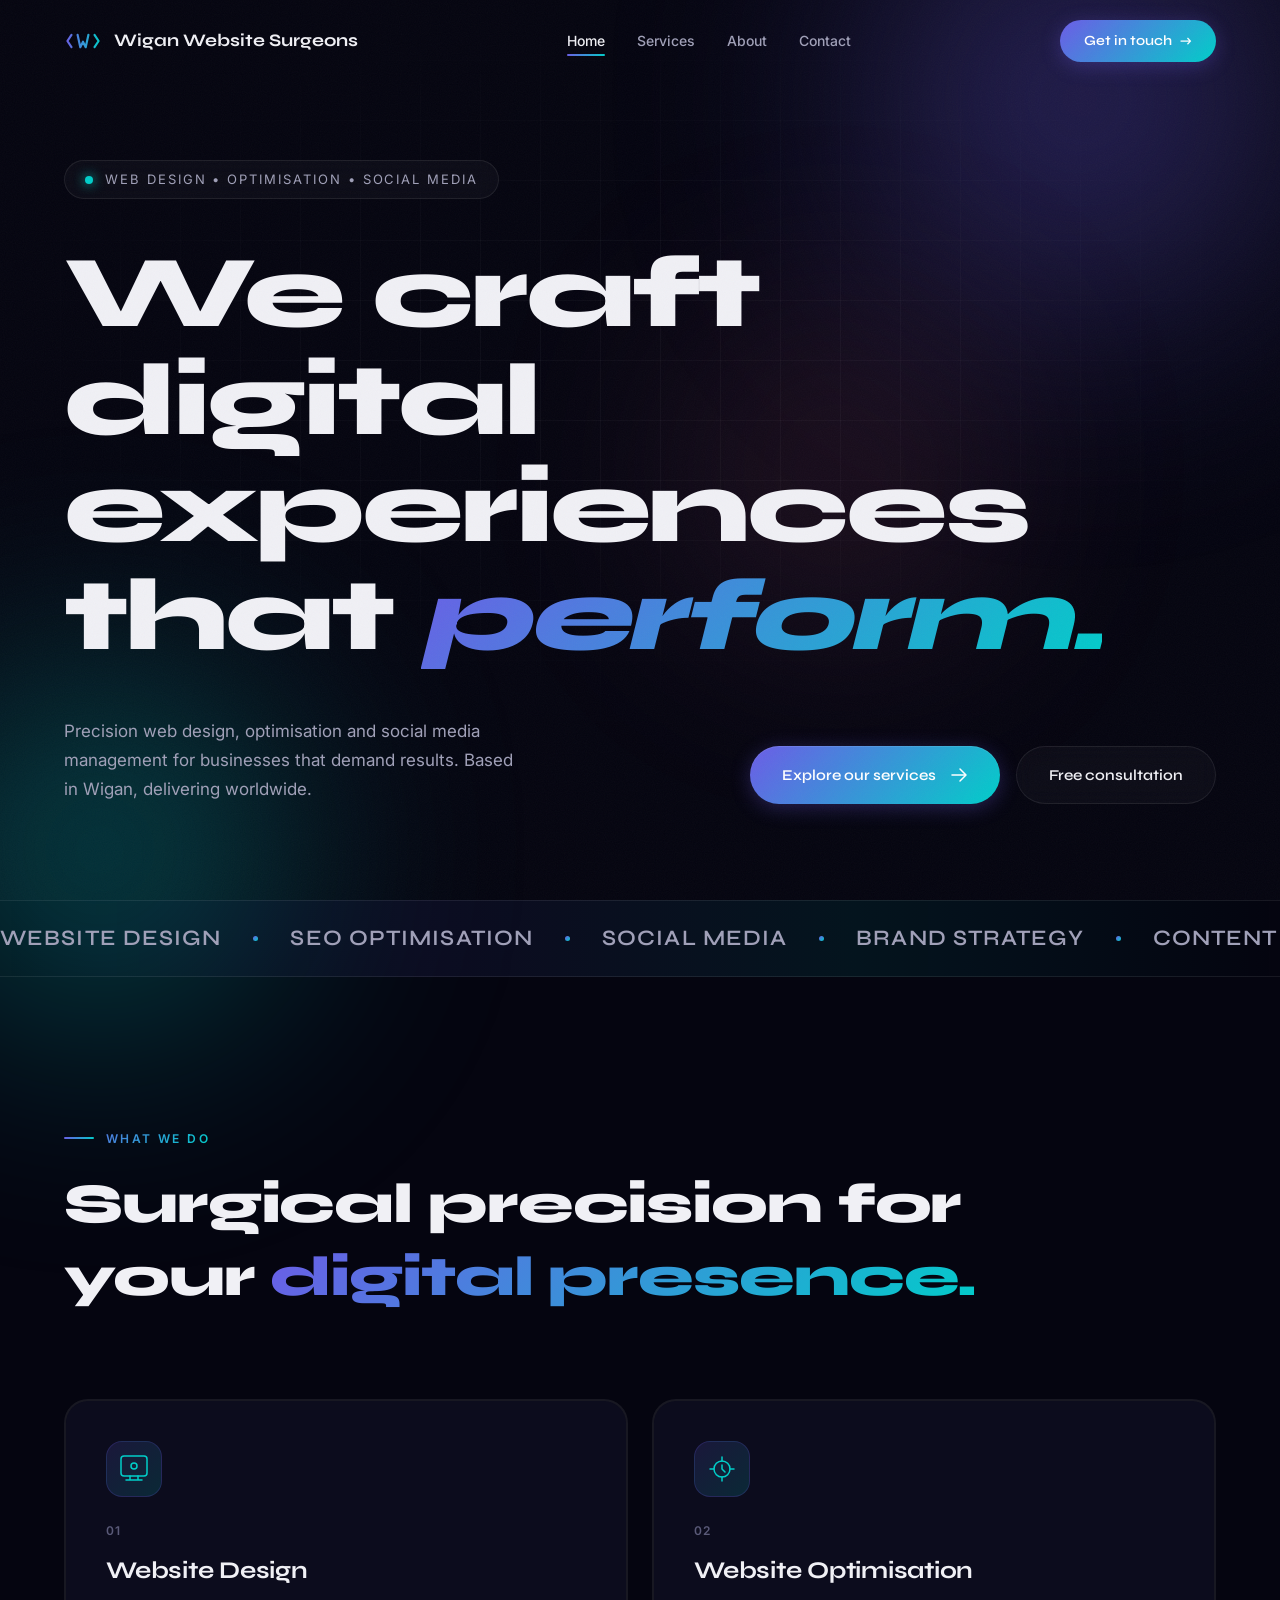
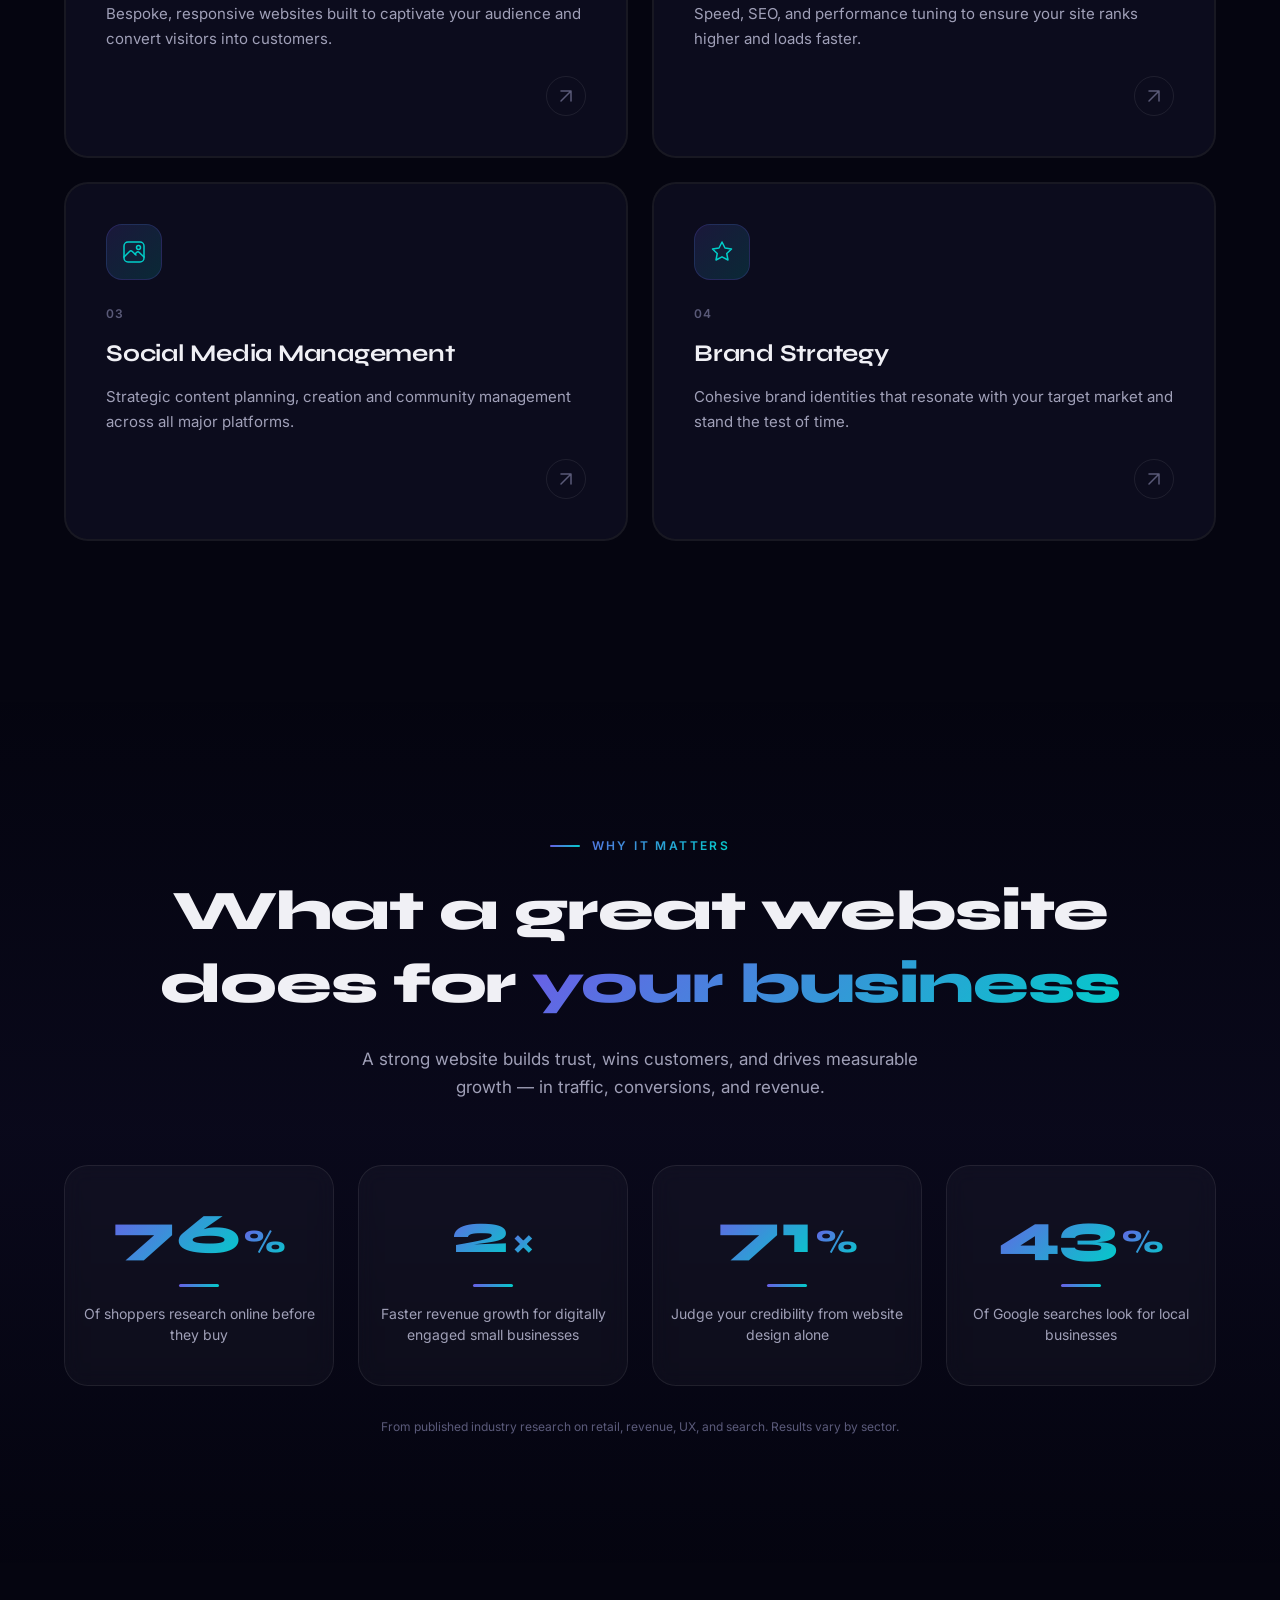
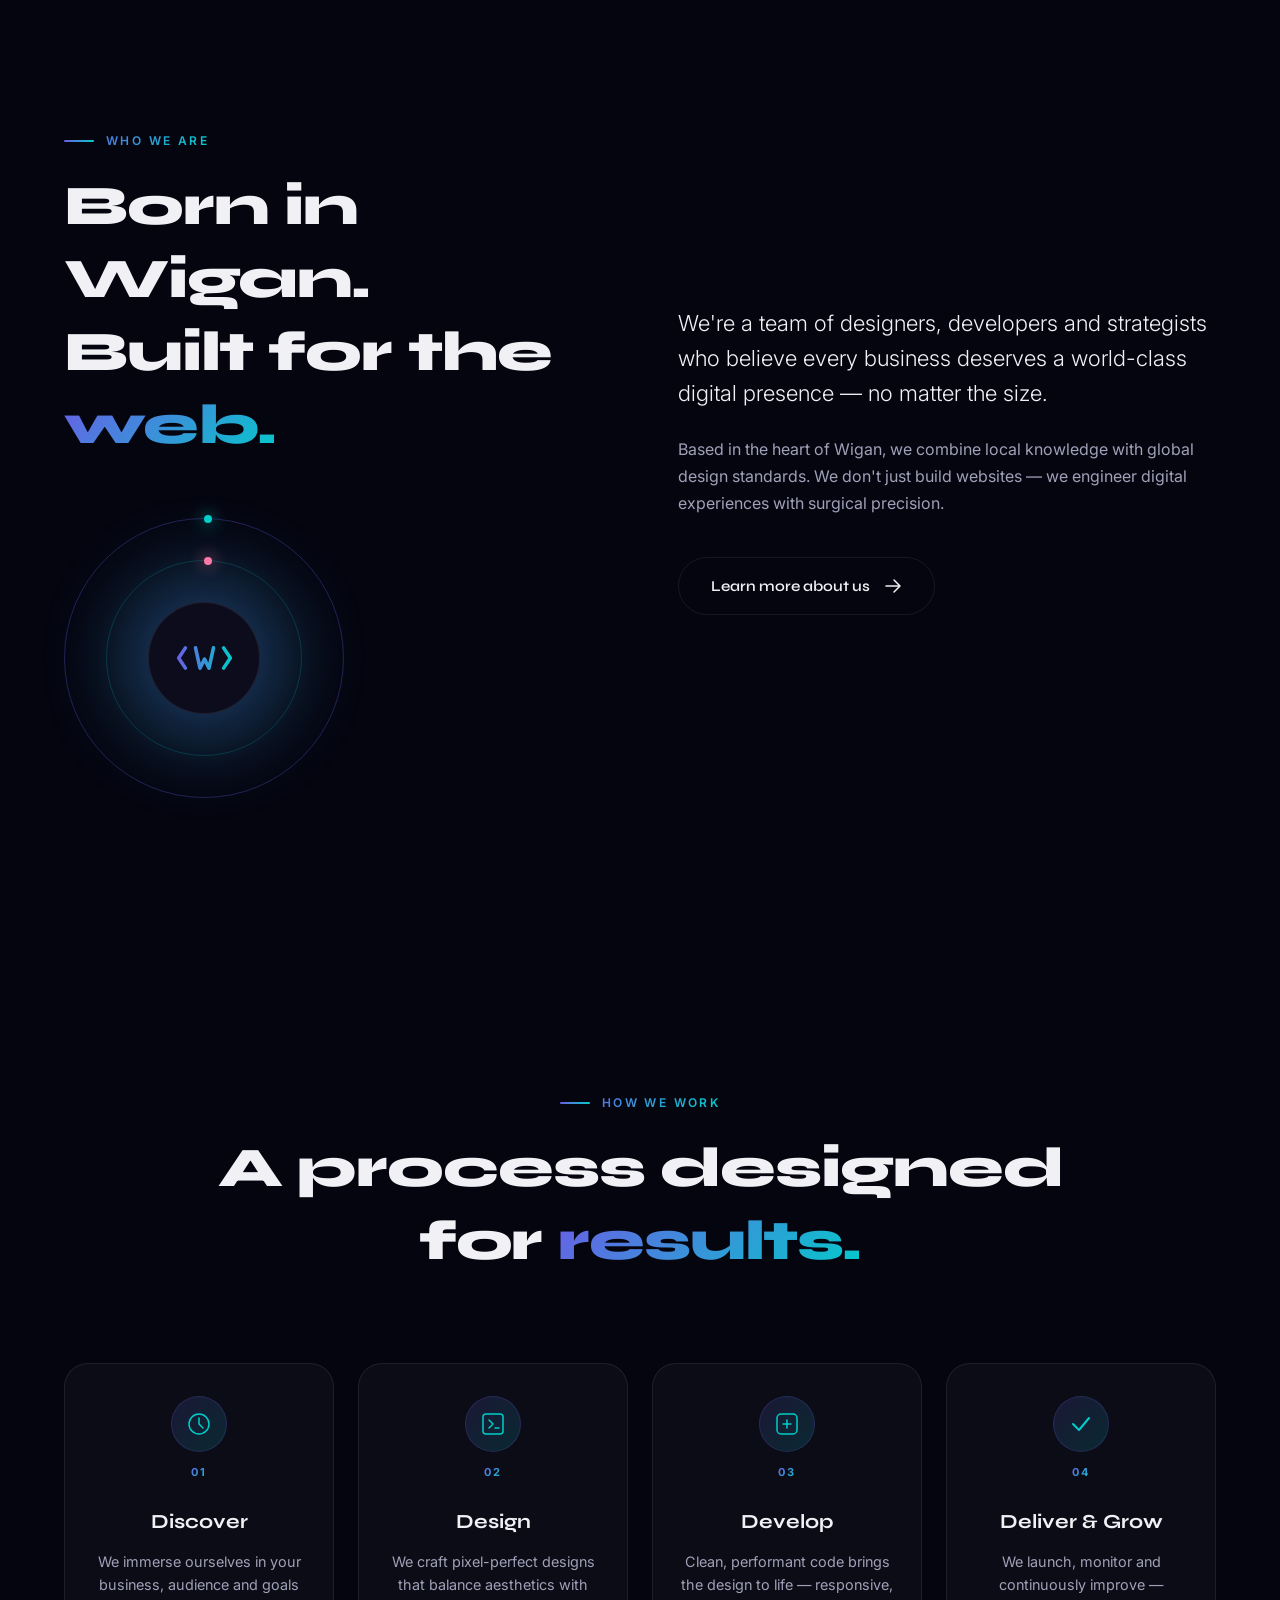
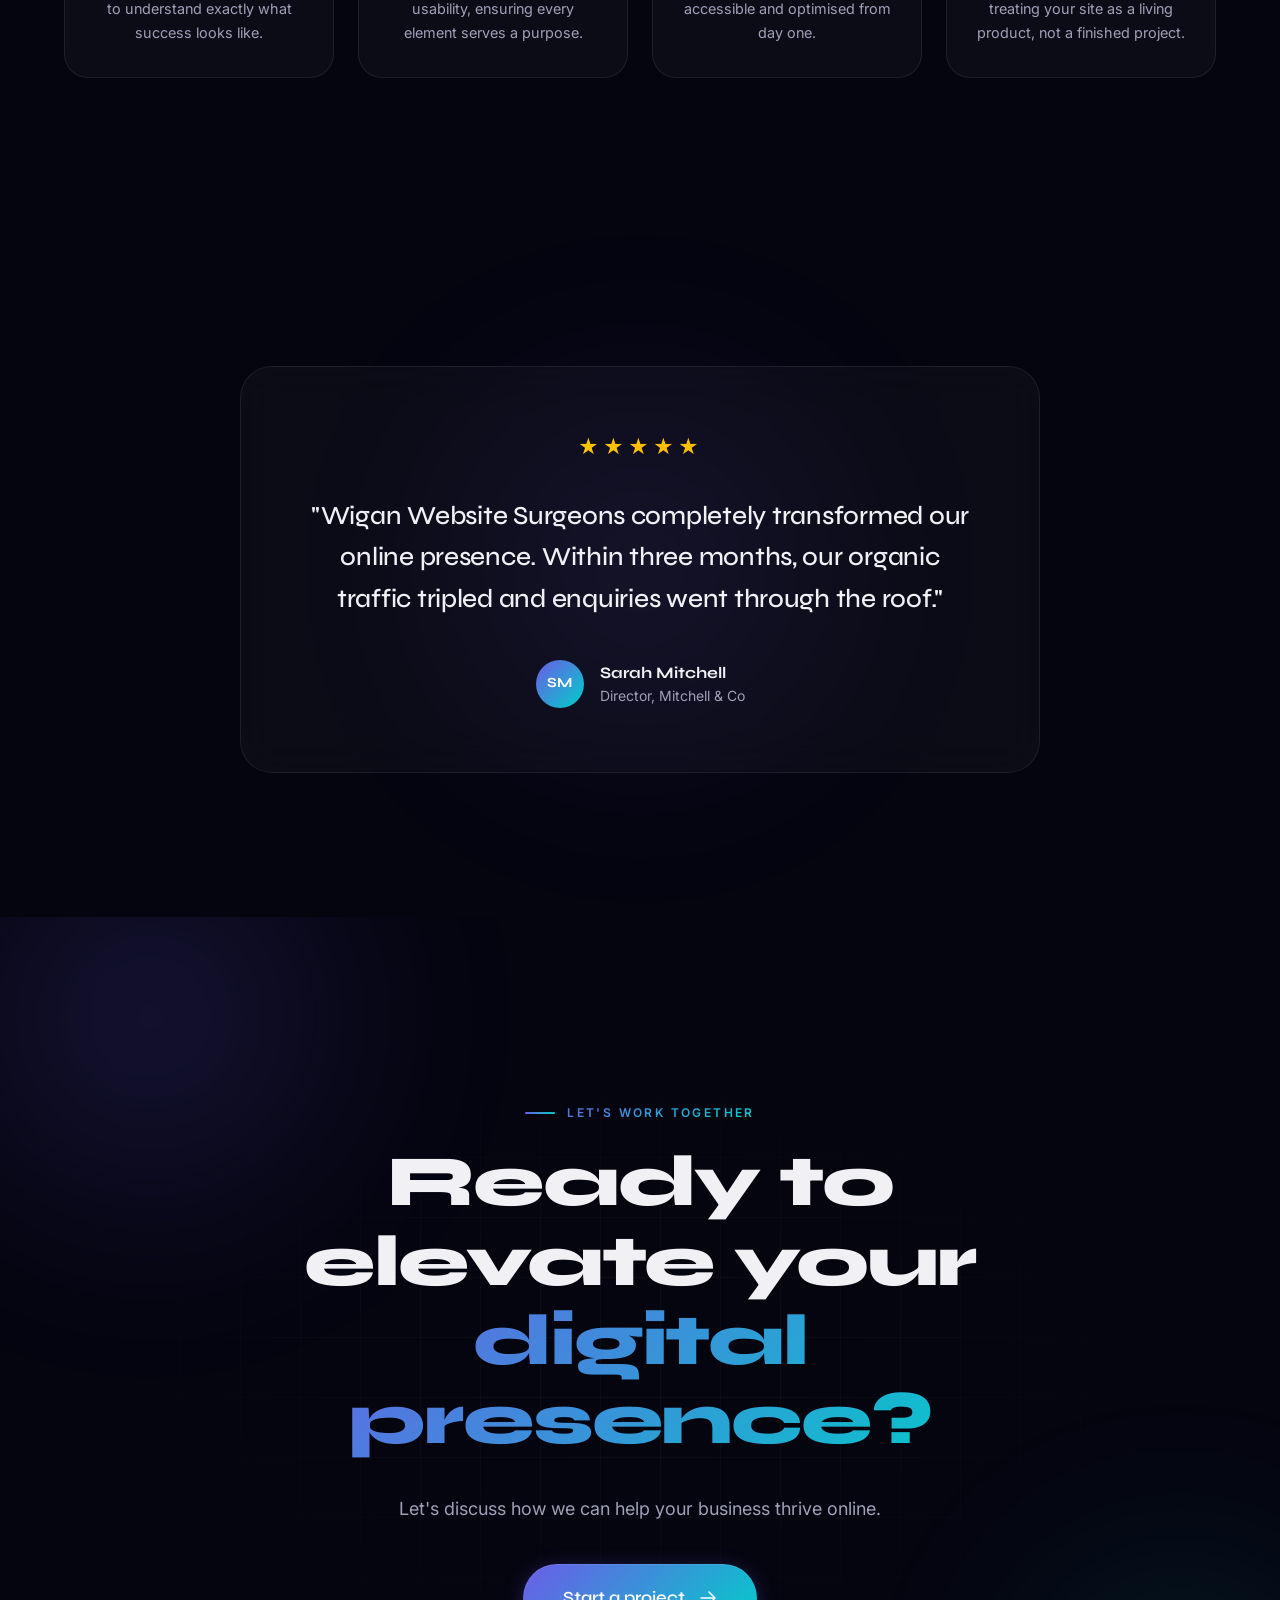
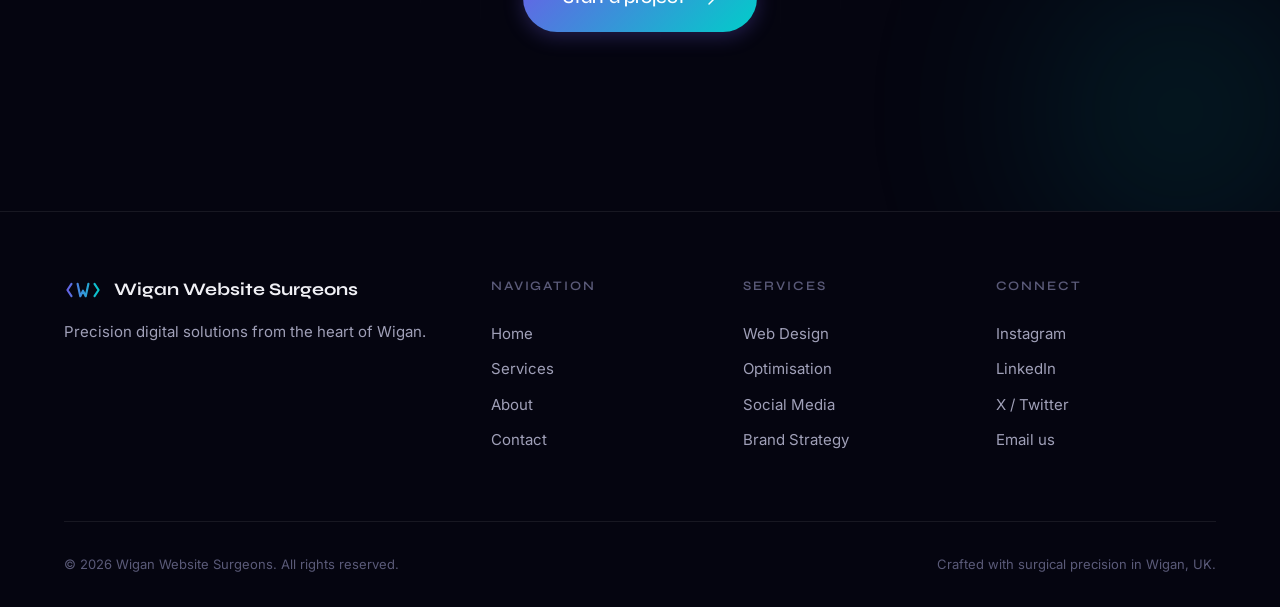
==== index.html @ 7357f83b "Add files via upload" ====
<!DOCTYPE html>
<html lang="en">
<head>
  <meta charset="UTF-8">
  <meta name="viewport" content="width=device-width, initial-scale=1.0">
  <title>Wigan Website Surgeons — Web Design, Optimisation & Social Media</title>
  <meta name="description" content="Wigan Website Surgeons — Precision web design, optimisation and social media management. We craft digital experiences that perform.">
  <link rel="preconnect" href="https://fonts.googleapis.com">
  <link rel="preconnect" href="https://fonts.gstatic.com" crossorigin>
  <link href="https://fonts.googleapis.com/css2?family=Inter:wght@300;400;500;600;700;800&family=Syne:wght@400;500;600;700;800&display=swap" rel="stylesheet">
  <link rel="stylesheet" href="css/style.css">
</head>
<body class="loading">

  <!-- Preloader -->
  <div class="preloader" id="preloader">
    <div class="preloader-inner">
      <div class="preloader-logo">
        <span class="preloader-text">WWS</span>
      </div>
      <div class="preloader-bar"><div class="preloader-bar-fill"></div></div>
    </div>
  </div>

  <!-- Noise overlay for texture -->
  <div class="noise-overlay"></div>

  <!-- Navigation -->
  <header class="header" id="header">
    <nav class="nav">
      <a href="index.html" class="nav-logo">
        <img class="logo-mark" src="assets/logo-mark.svg" alt="" width="38" height="22">
        <span class="logo-text">Wigan Website Surgeons</span>
      </a>
      <div class="nav-links-desktop">
        <a href="index.html" class="nav-link active">Home</a>
        <a href="services.html" class="nav-link">Services</a>
        <a href="about.html" class="nav-link">About</a>
        <a href="contact.html" class="nav-link">Contact</a>
      </div>
      <div class="nav-actions">
        <a href="contact.html" class="nav-cta">
          <span>Get in touch</span>
          <span class="nav-cta-icon">→</span>
        </a>
        <button class="menu-toggle" id="menuToggle" aria-label="Toggle menu">
          <span class="menu-line"></span>
          <span class="menu-line"></span>
          <span class="menu-line"></span>
        </button>
      </div>
    </nav>
  </header>

  <!-- Full-screen Menu Overlay -->
  <div class="menu-overlay" id="menuOverlay">
    <div class="menu-bg-shapes">
      <div class="menu-orb menu-orb-1"></div>
      <div class="menu-orb menu-orb-2"></div>
    </div>
    <div class="menu-content">
      <div class="menu-links">
        <a href="index.html" class="menu-link active">
          <span class="menu-link-text" data-index="01">Home</span>
          <span class="menu-link-arrow">→</span>
        </a>
        <a href="services.html" class="menu-link">
          <span class="menu-link-text" data-index="02">Services</span>
          <span class="menu-link-arrow">→</span>
        </a>
        <a href="about.html" class="menu-link">
          <span class="menu-link-text" data-index="03">About</span>
          <span class="menu-link-arrow">→</span>
        </a>
        <a href="contact.html" class="menu-link">
          <span class="menu-link-text" data-index="04">Contact</span>
          <span class="menu-link-arrow">→</span>
        </a>
      </div>
      <div class="menu-footer">
        <div class="menu-footer-col">
          <p class="menu-footer-label">Email</p>
          <a href="mailto:wigan-website-surgeons@gmail.com">wigan-website-surgeons@gmail.com</a>
        </div>
        <div class="menu-footer-col">
          <p class="menu-footer-label">Social</p>
          <div class="menu-social-links">
            <a href="https://www.instagram.com/wigan_website_surgeons?igsh=MWdxcWU4OW9xZ2R1bw==" target="_blank" rel="noopener noreferrer">Instagram</a>
            <a href="#">LinkedIn</a>
            <a href="https://x.com/wws_wigan?s=21" target="_blank" rel="noopener noreferrer">X / Twitter</a>
          </div>
        </div>
      </div>
    </div>
  </div>

  <!-- Hero Section -->
  <section class="hero">
    <div class="hero-bg">
      <div class="hero-gradient-orb orb-1"></div>
      <div class="hero-gradient-orb orb-2"></div>
      <div class="hero-gradient-orb orb-3"></div>
      <div class="hero-grid-pattern"></div>
    </div>
    <div class="hero-content">
      <div class="hero-badge">
        <span class="badge-dot"></span>
        <span>Web Design &bull; Optimisation &bull; Social Media</span>
      </div>
      <h1 class="hero-title">
        <span class="title-line"><span class="title-word">We craft</span></span>
        <span class="title-line"><span class="title-word">digital experiences</span></span>
        <span class="title-line"><span class="title-word">that <em>perform.</em></span></span>
      </h1>
      <div class="hero-bottom">
        <p class="hero-description">Precision web design, optimisation and social media management for businesses that demand results. Based in Wigan, delivering worldwide.</p>
        <div class="hero-actions">
          <a href="services.html" class="btn btn-primary">
            <span>Explore our services</span>
            <svg width="20" height="20" viewBox="0 0 20 20" fill="none"><path d="M4 10h12M12 4l6 6-6 6" stroke="currentColor" stroke-width="1.5" stroke-linecap="round" stroke-linejoin="round"/></svg>
          </a>
          <a href="contact.html" class="btn btn-glass">
            <span>Free consultation</span>
          </a>
        </div>
      </div>
    </div>
  </section>

  <!-- Marquee -->
  <div class="marquee-section">
    <div class="marquee-track">
      <span class="marquee-item">Website Design</span>
      <span class="marquee-separator" aria-hidden="true"></span>
      <span class="marquee-item">SEO Optimisation</span>
      <span class="marquee-separator" aria-hidden="true"></span>
      <span class="marquee-item">Social Media</span>
      <span class="marquee-separator" aria-hidden="true"></span>
      <span class="marquee-item">Brand Strategy</span>
      <span class="marquee-separator" aria-hidden="true"></span>
      <span class="marquee-item">Content Creation</span>
      <span class="marquee-separator" aria-hidden="true"></span>
      <span class="marquee-item">Website Design</span>
      <span class="marquee-separator" aria-hidden="true"></span>
      <span class="marquee-item">SEO Optimisation</span>
      <span class="marquee-separator" aria-hidden="true"></span>
      <span class="marquee-item">Social Media</span>
      <span class="marquee-separator" aria-hidden="true"></span>
      <span class="marquee-item">Brand Strategy</span>
      <span class="marquee-separator" aria-hidden="true"></span>
      <span class="marquee-item">Content Creation</span>
      <span class="marquee-separator" aria-hidden="true"></span>
    </div>
  </div>

  <!-- Services Preview -->
  <section class="section services-preview" id="services">
    <div class="container">
      <div class="section-header">
        <span class="section-label"><span class="label-line"></span>What we do</span>
        <h2 class="section-title">Surgical precision for<br>your <span class="gradient-text">digital presence.</span></h2>
      </div>
      <div class="services-grid">
        <a href="services.html" class="service-card">
          <div class="service-card-glow"></div>
          <div class="service-card-inner">
            <div class="service-icon">
              <svg width="32" height="32" viewBox="0 0 32 32" fill="none"><rect x="3" y="3" width="26" height="20" rx="3" stroke="currentColor" stroke-width="1.5"/><path d="M8 27h16M12 23v4M20 23v4" stroke="currentColor" stroke-width="1.5" stroke-linecap="round"/><circle cx="16" cy="13" r="3" stroke="currentColor" stroke-width="1.5"/></svg>
            </div>
            <span class="service-number">01</span>
            <h3 class="service-name">Website Design</h3>
            <p class="service-desc">Bespoke, responsive websites built to captivate your audience and convert visitors into customers.</p>
            <span class="service-arrow">
              <svg width="24" height="24" viewBox="0 0 24 24" fill="none"><path d="M7 17L17 7M17 7H7M17 7V17" stroke="currentColor" stroke-width="1.5" stroke-linecap="round" stroke-linejoin="round"/></svg>
            </span>
          </div>
        </a>
        <a href="services.html" class="service-card">
          <div class="service-card-glow"></div>
          <div class="service-card-inner">
            <div class="service-icon">
              <svg width="32" height="32" viewBox="0 0 32 32" fill="none"><path d="M16 4v4M16 24v4M4 16h4M24 16h4" stroke="currentColor" stroke-width="1.5" stroke-linecap="round"/><circle cx="16" cy="16" r="8" stroke="currentColor" stroke-width="1.5"/><path d="M16 12v4l3 3" stroke="currentColor" stroke-width="1.5" stroke-linecap="round" stroke-linejoin="round"/></svg>
            </div>
            <span class="service-number">02</span>
            <h3 class="service-name">Website Optimisation</h3>
            <p class="service-desc">Speed, SEO, and performance tuning to ensure your site ranks higher and loads faster.</p>
            <span class="service-arrow">
              <svg width="24" height="24" viewBox="0 0 24 24" fill="none"><path d="M7 17L17 7M17 7H7M17 7V17" stroke="currentColor" stroke-width="1.5" stroke-linecap="round" stroke-linejoin="round"/></svg>
            </span>
          </div>
        </a>
        <a href="services.html" class="service-card">
          <div class="service-card-glow"></div>
          <div class="service-card-inner">
            <div class="service-icon">
              <svg width="32" height="32" viewBox="0 0 32 32" fill="none"><path d="M22 6H10a4 4 0 00-4 4v12a4 4 0 004 4h12a4 4 0 004-4V10a4 4 0 00-4-4z" stroke="currentColor" stroke-width="1.5"/><circle cx="20.5" cy="11.5" r="2" stroke="currentColor" stroke-width="1.5"/><path d="M6 21l5.5-5.5a2 2 0 012.8 0L18 19" stroke="currentColor" stroke-width="1.5" stroke-linecap="round" stroke-linejoin="round"/><path d="M17 18l1.5-1.5a2 2 0 012.8 0L26 21" stroke="currentColor" stroke-width="1.5" stroke-linecap="round" stroke-linejoin="round"/></svg>
            </div>
            <span class="service-number">03</span>
            <h3 class="service-name">Social Media Management</h3>
            <p class="service-desc">Strategic content planning, creation and community management across all major platforms.</p>
            <span class="service-arrow">
              <svg width="24" height="24" viewBox="0 0 24 24" fill="none"><path d="M7 17L17 7M17 7H7M17 7V17" stroke="currentColor" stroke-width="1.5" stroke-linecap="round" stroke-linejoin="round"/></svg>
            </span>
          </div>
        </a>
        <a href="services.html" class="service-card">
          <div class="service-card-glow"></div>
          <div class="service-card-inner">
            <div class="service-icon">
              <svg width="32" height="32" viewBox="0 0 32 32" fill="none"><path d="M16 6l3 6 6.5 1-4.75 4.5L22 24l-6-3.2L10 24l1.25-6.5L6.5 13l6.5-1 3-6z" stroke="currentColor" stroke-width="1.5" stroke-linejoin="round"/></svg>
            </div>
            <span class="service-number">04</span>
            <h3 class="service-name">Brand Strategy</h3>
            <p class="service-desc">Cohesive brand identities that resonate with your target market and stand the test of time.</p>
            <span class="service-arrow">
              <svg width="24" height="24" viewBox="0 0 24 24" fill="none"><path d="M7 17L17 7M17 7H7M17 7V17" stroke="currentColor" stroke-width="1.5" stroke-linecap="round" stroke-linejoin="round"/></svg>
            </span>
          </div>
        </a>
      </div>
    </div>
  </section>

  <!-- Stats Section -->
  <section class="section stats-section">
    <div class="stats-bg">
      <div class="stats-gradient"></div>
    </div>
    <div class="container">
      <div class="section-header section-header-center stats-section-header">
        <span class="section-label"><span class="label-line"></span>Why it matters</span>
        <h2 class="section-title">What a great website does for <span class="gradient-text">your business</span></h2>
        <p class="stats-intro">A strong website builds trust, wins customers, and drives measurable growth — in traffic, conversions, and revenue.</p>
      </div>
      <div class="stats-grid">
        <div class="stat-item">
          <span class="stat-number" data-target="81">0</span>
          <span class="stat-suffix">%</span>
          <div class="stat-bar"></div>
          <p class="stat-label">Of shoppers research online before they buy</p>
        </div>
        <div class="stat-item">
          <span class="stat-number" data-target="2">0</span>
          <span class="stat-suffix">×</span>
          <div class="stat-bar"></div>
          <p class="stat-label">Faster revenue growth for digitally engaged small businesses</p>
        </div>
        <div class="stat-item">
          <span class="stat-number" data-target="75">0</span>
          <span class="stat-suffix">%</span>
          <div class="stat-bar"></div>
          <p class="stat-label">Judge your credibility from website design alone</p>
        </div>
        <div class="stat-item">
          <span class="stat-number" data-target="46">0</span>
          <span class="stat-suffix">%</span>
          <div class="stat-bar"></div>
          <p class="stat-label">Of Google searches look for local businesses</p>
        </div>
      </div>
      <p class="stats-footnote">From published industry research on retail, revenue, UX, and search. Results vary by sector.</p>
    </div>
  </section>

  <!-- About Preview -->
  <section class="section about-preview">
    <div class="container">
      <div class="about-grid">
        <div class="about-left">
          <span class="section-label"><span class="label-line"></span>Who we are</span>
          <h2 class="section-title">Born in Wigan.<br>Built for the <span class="gradient-text">web.</span></h2>
          <div class="about-visual">
            <div class="about-visual-orb"></div>
            <div class="about-visual-ring"></div>
            <div class="about-visual-ring about-visual-ring-2"></div>
            <div class="about-visual-center">
              <img class="logo-mark logo-mark--lg" src="assets/logo-mark.svg" alt="" width="63" height="36">
            </div>
          </div>
        </div>
        <div class="about-right">
          <p class="about-text-large">We're a team of designers, developers and strategists who believe every business deserves a world-class digital presence — no matter the size.</p>
          <p class="about-text">Based in the heart of Wigan, we combine local knowledge with global design standards. We don't just build websites — we engineer digital experiences with surgical precision.</p>
          <a href="about.html" class="btn btn-secondary">
            <span>Learn more about us</span>
            <svg width="20" height="20" viewBox="0 0 20 20" fill="none"><path d="M4 10h12M12 4l6 6-6 6" stroke="currentColor" stroke-width="1.5" stroke-linecap="round" stroke-linejoin="round"/></svg>
          </a>
        </div>
      </div>
    </div>
  </section>

  <!-- Process Section -->
  <section class="section process-section">
    <div class="container">
      <div class="section-header section-header-center">
        <span class="section-label"><span class="label-line"></span>How we work</span>
        <h2 class="section-title">A process designed<br>for <span class="gradient-text">results.</span></h2>
      </div>
      <div class="process-steps">
        <div class="process-step">
          <div class="step-icon-wrap">
            <div class="step-icon">
              <svg width="28" height="28" viewBox="0 0 28 28" fill="none"><circle cx="14" cy="14" r="10" stroke="currentColor" stroke-width="1.5"/><path d="M14 8v6l4 4" stroke="currentColor" stroke-width="1.5" stroke-linecap="round"/></svg>
            </div>
            <span class="step-number">01</span>
          </div>
          <div class="step-content">
            <h3>Discover</h3>
            <p>We immerse ourselves in your business, audience and goals to understand exactly what success looks like.</p>
          </div>
        </div>
        <div class="process-step">
          <div class="step-icon-wrap">
            <div class="step-icon">
              <svg width="28" height="28" viewBox="0 0 28 28" fill="none"><rect x="4" y="4" width="20" height="20" rx="3" stroke="currentColor" stroke-width="1.5"/><path d="M10 10l4 4-4 4M16 18h4" stroke="currentColor" stroke-width="1.5" stroke-linecap="round" stroke-linejoin="round"/></svg>
            </div>
            <span class="step-number">02</span>
          </div>
          <div class="step-content">
            <h3>Design</h3>
            <p>We craft pixel-perfect designs that balance aesthetics with usability, ensuring every element serves a purpose.</p>
          </div>
        </div>
        <div class="process-step">
          <div class="step-icon-wrap">
            <div class="step-icon">
              <svg width="28" height="28" viewBox="0 0 28 28" fill="none"><path d="M8 4h12a4 4 0 014 4v12a4 4 0 01-4 4H8a4 4 0 01-4-4V8a4 4 0 014-4z" stroke="currentColor" stroke-width="1.5"/><path d="M10 14h8M14 10v8" stroke="currentColor" stroke-width="1.5" stroke-linecap="round"/></svg>
            </div>
            <span class="step-number">03</span>
          </div>
          <div class="step-content">
            <h3>Develop</h3>
            <p>Clean, performant code brings the design to life — responsive, accessible and optimised from day one.</p>
          </div>
        </div>
        <div class="process-step">
          <div class="step-icon-wrap">
            <div class="step-icon">
              <svg width="28" height="28" viewBox="0 0 28 28" fill="none"><path d="M6 14l6 6L22 8" stroke="currentColor" stroke-width="2" stroke-linecap="round" stroke-linejoin="round"/></svg>
            </div>
            <span class="step-number">04</span>
          </div>
          <div class="step-content">
            <h3>Deliver & Grow</h3>
            <p>We launch, monitor and continuously improve — treating your site as a living product, not a finished project.</p>
          </div>
        </div>
      </div>
    </div>
  </section>

  <!-- Testimonial -->
  <section class="section testimonial-section">
    <div class="testimonial-bg">
      <div class="testimonial-orb"></div>
    </div>
    <div class="container">
      <div class="testimonial">
        <div class="testimonial-stars">★★★★★</div>
        <blockquote class="testimonial-text">"Wigan Website Surgeons completely transformed our online presence. Within three months, our organic traffic tripled and enquiries went through the roof."</blockquote>
        <div class="testimonial-author">
          <div class="author-avatar">SM</div>
          <div class="author-info">
            <span class="author-name">Sarah Mitchell</span>
            <span class="author-role">Director, Mitchell & Co</span>
          </div>
        </div>
      </div>
    </div>
  </section>

  <!-- CTA Section -->
  <section class="section cta-section">
    <div class="cta-bg">
      <div class="cta-orb cta-orb-1"></div>
      <div class="cta-orb cta-orb-2"></div>
      <div class="cta-grid-pattern"></div>
    </div>
    <div class="container">
      <div class="cta-content">
        <span class="section-label"><span class="label-line"></span>Let's work together</span>
        <h2 class="cta-title">Ready to elevate your<br><span class="gradient-text">digital presence?</span></h2>
        <p class="cta-desc">Let's discuss how we can help your business thrive online.</p>
        <a href="contact.html" class="btn btn-primary btn-large">
          <span>Start a project</span>
          <svg width="20" height="20" viewBox="0 0 20 20" fill="none"><path d="M4 10h12M12 4l6 6-6 6" stroke="currentColor" stroke-width="1.5" stroke-linecap="round" stroke-linejoin="round"/></svg>
        </a>
      </div>
    </div>
  </section>

  <!-- Footer -->
  <footer class="footer">
    <div class="container">
      <div class="footer-top">
        <div class="footer-brand">
          <a href="index.html" class="footer-logo">
            <img class="logo-mark" src="assets/logo-mark.svg" alt="" width="38" height="22">
            <span>Wigan Website Surgeons</span>
          </a>
          <p class="footer-tagline">Precision digital solutions from the heart of Wigan.</p>
        </div>
        <div class="footer-links-grid">
          <div class="footer-col">
            <h4>Navigation</h4>
            <a href="index.html">Home</a>
            <a href="services.html">Services</a>
            <a href="about.html">About</a>
            <a href="contact.html">Contact</a>
          </div>
          <div class="footer-col">
            <h4>Services</h4>
            <a href="services.html">Web Design</a>
            <a href="services.html">Optimisation</a>
            <a href="services.html">Social Media</a>
            <a href="services.html">Brand Strategy</a>
          </div>
          <div class="footer-col">
            <h4>Connect</h4>
            <a href="https://www.instagram.com/wigan_website_surgeons?igsh=MWdxcWU4OW9xZ2R1bw==" target="_blank" rel="noopener noreferrer">Instagram</a>
            <a href="#">LinkedIn</a>
            <a href="https://x.com/wws_wigan?s=21" target="_blank" rel="noopener noreferrer">X / Twitter</a>
            <a href="mailto:wigan-website-surgeons@gmail.com">Email us</a>
          </div>
        </div>
      </div>
      <div class="footer-bottom">
        <p>&copy; 2026 Wigan Website Surgeons. All rights reserved.</p>
        <p>Crafted with surgical precision in Wigan, UK.</p>
      </div>
    </div>
  </footer>

  <script src="js/main.js" defer></script>
</body>
</html>
---- css/style.css ----
/* ============================================
   WIGAN WEBSITE SURGEONS — GLOBAL STYLES
   ============================================ */

:root {
  --color-bg: #050510;
  --color-surface: rgba(255, 255, 255, 0.03);
  --color-surface-solid: #0c0c1d;
  --color-surface-hover: rgba(255, 255, 255, 0.06);
  --color-border: rgba(255, 255, 255, 0.08);
  --color-border-hover: rgba(255, 255, 255, 0.15);
  --color-text: #f0f0f5;
  --color-text-secondary: #a0a0b8;
  --color-text-muted: #5a5a78;
  --color-accent-1: #6c5ce7;
  --color-accent-2: #00cec9;
  --color-accent-3: #fd79a8;
  --color-white: #ffffff;

  --gradient-primary: linear-gradient(135deg, #6c5ce7, #00cec9);
  --gradient-warm: linear-gradient(135deg, #6c5ce7, #fd79a8);
  --gradient-full: linear-gradient(135deg, #6c5ce7, #00cec9, #fd79a8);

  --font-primary: 'Syne', -apple-system, BlinkMacSystemFont, sans-serif;
  --font-body: 'Inter', -apple-system, BlinkMacSystemFont, sans-serif;

  --ease-out-expo: cubic-bezier(0.16, 1, 0.3, 1);
  --ease-in-out: cubic-bezier(0.65, 0, 0.35, 1);

  --container-padding: clamp(1.5rem, 5vw, 4rem);
  --radius-sm: 8px;
  --radius-md: 16px;
  --radius-lg: 24px;
  --radius-xl: 32px;
}

/* Reset */
*, *::before, *::after {
  margin: 0;
  padding: 0;
  box-sizing: border-box;
}

html {
  font-size: 16px;
  scroll-behavior: smooth;
  -webkit-font-smoothing: antialiased;
  -moz-osx-font-smoothing: grayscale;
}

body {
  font-family: var(--font-body);
  background-color: var(--color-bg);
  color: var(--color-text);
  line-height: 1.6;
  overflow-x: hidden;
}

body.menu-open { overflow: hidden; }
body.loading { overflow: hidden; }

a { color: inherit; text-decoration: none; }
img { max-width: 100%; display: block; }
button { border: none; background: none; cursor: pointer; font-family: inherit; color: inherit; }

.container {
  width: 100%;
  max-width: 1400px;
  margin: 0 auto;
  padding: 0 var(--container-padding);
}

/* Gradient text helper */
.gradient-text {
  background: var(--gradient-primary);
  -webkit-background-clip: text;
  -webkit-text-fill-color: transparent;
  background-clip: text;
  padding-bottom: .15em;
  display: inline-block;
}

/* ============================================
   NOISE TEXTURE OVERLAY
   ============================================ */

.noise-overlay {
  position: fixed;
  inset: 0;
  z-index: 9999;
  pointer-events: none;
  opacity: 0.035;
  background-image: url("data:image/svg+xml,%3Csvg viewBox='0 0 256 256' xmlns='http://www.w3.org/2000/svg'%3E%3Cfilter id='noise'%3E%3CfeTurbulence type='fractalNoise' baseFrequency='0.9' numOctaves='4' stitchTiles='stitch'/%3E%3C/filter%3E%3Crect width='100%25' height='100%25' filter='url(%23noise)'/%3E%3C/svg%3E");
  background-repeat: repeat;
  background-size: 256px 256px;
}

/* ============================================
   PRELOADER
   ============================================ */

.preloader {
  position: fixed;
  inset: 0;
  z-index: 10000;
  background: var(--color-bg);
  display: flex;
  align-items: center;
  justify-content: center;
  transition: opacity 0.8s var(--ease-out-expo), visibility 0.8s;
}

.preloader.hidden {
  opacity: 0;
  visibility: hidden;
  pointer-events: none;
}

.preloader-inner {
  display: flex;
  flex-direction: column;
  align-items: center;
  gap: 2rem;
}

.preloader-logo {
  display: flex;
  align-items: center;
  gap: 1rem;
}

.preloader-icon {
  width: 2rem;
  height: 2rem;
  animation: preloaderSpin 3s linear infinite;
}

@keyframes preloaderSpin {
  from { transform: rotate(0deg); }
  to { transform: rotate(360deg); }
}

.preloader-text {
  font-family: var(--font-primary);
  font-size: 2.5rem;
  font-weight: 800;
  letter-spacing: 0.15em;
  background: var(--gradient-primary);
  -webkit-background-clip: text;
  -webkit-text-fill-color: transparent;
  background-clip: text;
}

.preloader-bar {
  width: 200px;
  height: 3px;
  background: var(--color-border);
  border-radius: 10px;
  overflow: hidden;
}

.preloader-bar-fill {
  height: 100%;
  width: 0;
  background: var(--gradient-primary);
  border-radius: 10px;
  animation: preloaderFill 1.5s var(--ease-out-expo) forwards;
}

@keyframes preloaderFill {
  to { width: 100%; }
}

/* ============================================
   HEADER / NAV
   ============================================ */

.header {
  position: fixed;
  top: 0;
  left: 0;
  right: 0;
  z-index: 1000;
  padding: 1.25rem 0;
  transition: all 0.4s var(--ease-out-expo);
}

.header.scrolled {
  background: rgba(5, 5, 16, 0.8);
  backdrop-filter: blur(20px) saturate(180%);
  -webkit-backdrop-filter: blur(20px) saturate(180%);
  padding: 0.75rem 0;
  border-bottom: 1px solid var(--color-border);
}

.nav {
  display: flex;
  align-items: center;
  justify-content: space-between;
  padding: 0 var(--container-padding);
  max-width: 1400px;
  margin: 0 auto;
}

.nav-logo {
  display: flex;
  align-items: center;
  gap: 0.75rem;
  font-family: var(--font-primary);
  font-weight: 700;
  font-size: 1.1rem;
  z-index: 1001;
}

.logo-mark {
  display: block;
  width: auto;
  height: 1.35rem;
  aspect-ratio: 56 / 32;
  flex-shrink: 0;
  object-fit: contain;
  animation: logoFloat 3s ease-in-out infinite;
}

.logo-mark--lg {
  height: 2.25rem;
  width: auto;
  aspect-ratio: 56 / 32;
  animation: none;
}

@keyframes logoFloat {
  0%, 100% { transform: translateY(0); }
  50% { transform: translateY(-3px); }
}

.nav-links-desktop {
  display: flex;
  align-items: center;
  gap: 2rem;
}

.nav-link {
  font-size: 0.875rem;
  color: var(--color-text-secondary);
  transition: color 0.3s;
  position: relative;
  font-weight: 500;
}

.nav-link::after {
  content: '';
  position: absolute;
  bottom: -4px;
  left: 0;
  width: 0;
  height: 2px;
  background: var(--gradient-primary);
  border-radius: 2px;
  transition: width 0.3s var(--ease-out-expo);
}

.nav-link.active {
  color: var(--color-text);
}

.nav-link.active::after {
  width: 100%;
}

@media (hover: hover) and (pointer: fine) {
  .nav-link:hover {
    color: var(--color-text);
  }

  .nav-link:hover::after {
    width: 100%;
  }
}

.nav-actions {
  display: flex;
  align-items: center;
  gap: 1rem;
  z-index: 1001;
}

.nav-cta {
  font-family: var(--font-primary);
  font-size: 0.875rem;
  font-weight: 600;
  padding: 0.6rem 1.5rem;
  border-radius: 100px;
  background: var(--gradient-primary);
  color: var(--color-white);
  display: flex;
  align-items: center;
  gap: 0.5rem;
  transition: all 0.4s var(--ease-out-expo);
  box-shadow: 0 4px 20px rgba(108, 92, 231, 0.3);
}

.nav-cta:hover {
  transform: translateY(-2px);
  box-shadow: 0 8px 30px rgba(108, 92, 231, 0.5);
}

.nav-cta-icon {
  transition: transform 0.3s var(--ease-out-expo);
}

.nav-cta:hover .nav-cta-icon {
  transform: translateX(3px);
}

.menu-toggle {
  width: 44px;
  height: 44px;
  display: none;
  flex-direction: column;
  align-items: center;
  justify-content: center;
  gap: 5px;
  border-radius: var(--radius-sm);
  border: 1px solid var(--color-border);
  background: var(--color-surface);
  backdrop-filter: blur(10px);
  transition: all 0.3s var(--ease-out-expo);
}

.menu-toggle:hover {
  border-color: var(--color-border-hover);
  background: var(--color-surface-hover);
}

.menu-line {
  display: block;
  width: 18px;
  height: 1.5px;
  background: var(--color-text);
  transition: all 0.4s var(--ease-out-expo);
  transform-origin: center;
}

.menu-toggle.active .menu-line:first-child { transform: rotate(45deg) translate(4px, 4px); }
.menu-toggle.active .menu-line:nth-child(2) { opacity: 0; transform: scaleX(0); }
.menu-toggle.active .menu-line:last-child { transform: rotate(-45deg) translate(4px, -4px); }

/* ============================================
   MENU OVERLAY
   ============================================ */

.menu-overlay {
  position: fixed;
  inset: 0;
  z-index: 999;
  background: rgba(5, 5, 16, 0.98);
  backdrop-filter: blur(16px);
  -webkit-backdrop-filter: blur(16px);
  display: flex;
  align-items: center;
  opacity: 0;
  visibility: hidden;
  transition: opacity 0.4s var(--ease-out-expo), visibility 0.4s;
}

.menu-overlay.active {
  opacity: 1;
  visibility: visible;
}

.menu-bg-shapes {
  position: absolute;
  inset: 0;
  overflow: hidden;
  pointer-events: none;
}

.menu-orb {
  position: absolute;
  border-radius: 50%;
  filter: blur(80px);
  opacity: 0.4;
}

.menu-orb-1 {
  width: 400px;
  height: 400px;
  background: var(--color-accent-1);
  top: -100px;
  right: -100px;
}

.menu-orb-2 {
  width: 300px;
  height: 300px;
  background: var(--color-accent-2);
  bottom: -50px;
  left: -50px;
}

.menu-content {
  width: 100%;
  max-width: 1400px;
  margin: 0 auto;
  padding: 0 var(--container-padding);
  display: flex;
  flex-direction: column;
  justify-content: center;
  min-height: 100vh;
  padding-top: 6rem;
  padding-bottom: 3rem;
  position: relative;
  z-index: 1;
}

.menu-links {
  display: flex;
  flex-direction: column;
  gap: 0;
  margin-bottom: 4rem;
}

.menu-link {
  position: relative;
  font-family: var(--font-primary);
  font-size: clamp(2.5rem, 7vw, 5.5rem);
  font-weight: 700;
  line-height: 1.2;
  color: var(--color-text-muted);
  padding: 0.75rem 0 0.75rem 1.25rem;
  display: flex;
  align-items: center;
  justify-content: space-between;
  border-bottom: 1px solid var(--color-border);
  opacity: 0;
  transform: translate3d(0, 40px, 0);
  transition: color 0.2s ease;
  contain: layout style;
  backface-visibility: hidden;
}

.menu-overlay.active .menu-link {
  animation: menuLinkEnter 0.55s var(--ease-out-expo) forwards;
}

.menu-overlay.active .menu-link:nth-child(1) { animation-delay: 0.08s; }
.menu-overlay.active .menu-link:nth-child(2) { animation-delay: 0.12s; }
.menu-overlay.active .menu-link:nth-child(3) { animation-delay: 0.16s; }
.menu-overlay.active .menu-link:nth-child(4) { animation-delay: 0.2s; }

@keyframes menuLinkEnter {
  from {
    opacity: 0;
    transform: translate3d(0, 40px, 0);
  }
  to {
    opacity: 1;
    transform: translate3d(0, 0, 0);
  }
}

.menu-link-text {
  display: flex;
  align-items: baseline;
  gap: 1.5rem;
  transform: translate3d(0, 0, 0);
  transition: transform 0.22s cubic-bezier(0.22, 1, 0.36, 1);
}

.menu-link-text::before {
  content: attr(data-index);
  font-size: 0.875rem;
  font-weight: 400;
  color: var(--color-text-muted);
  font-family: var(--font-body);
}

.menu-link-arrow {
  font-size: 2rem;
  opacity: 0;
  transform: translate3d(-12px, 0, 0);
  transition: opacity 0.18s ease, transform 0.22s cubic-bezier(0.22, 1, 0.36, 1);
}

/* Hover: slide + arrow (other pages only) */
@media (hover: hover) and (pointer: fine) {
  .menu-link:not(.active):hover {
    color: var(--color-text);
  }

  .menu-link:not(.active):hover .menu-link-text {
    transform: translate3d(1rem, 0, 0);
  }

  .menu-link:not(.active):hover .menu-link-arrow {
    opacity: 1;
    transform: translate3d(0, 0, 0);
  }

  .menu-link.active:hover::before {
    box-shadow: 0 0 18px rgba(0, 206, 201, 0.45);
  }
}

/* Current page: accent bar + gradient label — not the same as hover */
.menu-link.active {
  color: var(--color-text);
  border-bottom-color: rgba(108, 92, 231, 0.35);
}

.menu-link.active::before {
  content: '';
  position: absolute;
  left: 0;
  top: 50%;
  width: 4px;
  height: 55%;
  min-height: 2rem;
  max-height: 3.25rem;
  border-radius: 4px;
  background: var(--gradient-primary);
  transform: translateY(-50%);
  transition: box-shadow 0.25s ease;
}

.menu-link.active::after {
  content: 'Current page';
  position: absolute;
  right: 0;
  top: 50%;
  transform: translateY(-50%);
  font-family: var(--font-body);
  font-size: clamp(0.625rem, 1.2vw, 0.75rem);
  font-weight: 600;
  text-transform: uppercase;
  letter-spacing: 0.14em;
  color: var(--color-accent-2);
  opacity: 0.85;
  pointer-events: none;
}

.menu-link.active .menu-link-text {
  background: var(--gradient-primary);
  -webkit-background-clip: text;
  background-clip: text;
  -webkit-text-fill-color: transparent;
}

.menu-link.active .menu-link-text::before {
  -webkit-text-fill-color: var(--color-accent-2);
  color: var(--color-accent-2);
}

.menu-link.active .menu-link-arrow {
  opacity: 0;
  transform: translate3d(-12px, 0, 0);
}

.menu-footer {
  display: flex;
  gap: 4rem;
  padding-top: 2rem;
}

.menu-footer-label {
  font-size: 0.75rem;
  text-transform: uppercase;
  letter-spacing: 0.15em;
  color: var(--color-text-muted);
  margin-bottom: 0.75rem;
}

.menu-footer-col a {
  font-size: 0.9375rem;
  color: var(--color-text-secondary);
  transition: color 0.3s;
}

.menu-footer-col a:hover { color: var(--color-accent-2); }

.menu-social-links {
  display: flex;
  flex-direction: column;
  gap: 0.5rem;
}

/* ============================================
   HERO
   ============================================ */

.hero {
  min-height: 100vh;
  display: flex;
  flex-direction: column;
  justify-content: center;
  position: relative;
  padding: 8rem var(--container-padding) 4rem;
  max-width: 1400px;
  margin: 0 auto;
  overflow: hidden;
}

.hero-bg {
  position: fixed;
  inset: 0;
  pointer-events: none;
  z-index: -1;
}

.hero-gradient-orb {
  position: absolute;
  border-radius: 50%;
  filter: blur(120px);
  opacity: 0.5;
  animation: orbFloat 15s ease-in-out infinite;
}

.orb-1 {
  width: 600px;
  height: 600px;
  background: radial-gradient(circle, var(--color-accent-1), transparent 70%);
  top: -200px;
  right: -100px;
  animation-delay: 0s;
}

.orb-2 {
  width: 500px;
  height: 500px;
  background: radial-gradient(circle, var(--color-accent-2), transparent 70%);
  bottom: -200px;
  left: -150px;
  animation-delay: -5s;
}

.orb-3 {
  width: 400px;
  height: 400px;
  background: radial-gradient(circle, var(--color-accent-3), transparent 70%);
  top: 30%;
  left: 50%;
  opacity: 0.25;
  animation-delay: -10s;
}

@keyframes orbFloat {
  0%, 100% { transform: translate(0, 0) scale(1); }
  33% { transform: translate(30px, -30px) scale(1.05); }
  66% { transform: translate(-20px, 20px) scale(0.95); }
}

.hero-grid-pattern {
  position: absolute;
  inset: 0;
  background-image:
    linear-gradient(rgba(255, 255, 255, 0.03) 1px, transparent 1px),
    linear-gradient(90deg, rgba(255, 255, 255, 0.03) 1px, transparent 1px);
  background-size: 60px 60px;
  mask-image: radial-gradient(ellipse 80% 60% at 50% 40%, black 20%, transparent 70%);
  -webkit-mask-image: radial-gradient(ellipse 80% 60% at 50% 40%, black 20%, transparent 70%);
}

.hero-badge {
  display: inline-flex;
  align-items: center;
  gap: 0.75rem;
  font-size: 0.8125rem;
  text-transform: uppercase;
  letter-spacing: 0.15em;
  color: var(--color-text-secondary);
  margin-bottom: 2.5rem;
  font-family: var(--font-body);
  background: var(--color-surface);
  border: 1px solid var(--color-border);
  border-radius: 100px;
  padding: 0.5rem 1.25rem;
  backdrop-filter: blur(10px);
  width: fit-content;
}

.badge-dot {
  width: 8px;
  height: 8px;
  border-radius: 50%;
  background: var(--color-accent-2);
  box-shadow: 0 0 12px var(--color-accent-2);
  animation: dotPulse 2s ease-in-out infinite;
}

@keyframes dotPulse {
  0%, 100% { opacity: 1; transform: scale(1); }
  50% { opacity: 0.5; transform: scale(0.8); }
}

.hero-title {
  font-family: var(--font-primary);
  font-size: clamp(3rem, 8vw, 7rem);
  font-weight: 800;
  line-height: 1.05;
  letter-spacing: -0.03em;
  margin-bottom: 3rem;
}

.title-line {
  display: block;
  overflow: hidden;
}

.title-word { display: inline-block; }

.hero-title em {
  font-style: italic;
  background: var(--gradient-primary);
  -webkit-background-clip: text;
  -webkit-text-fill-color: transparent;
  background-clip: text;
}

.hero-bottom {
  display: flex;
  align-items: flex-end;
  justify-content: space-between;
  gap: 2rem;
  flex-wrap: wrap;
}

.hero-description {
  max-width: 460px;
  color: var(--color-text-secondary);
  font-size: 1.0625rem;
  line-height: 1.7;
}

.hero-actions {
  display: flex;
  gap: 1rem;
  flex-wrap: wrap;
}

.hero-scroll-indicator {
  position: absolute;
  bottom: 2.5rem;
  left: 50%;
  transform: translateX(-50%);
  display: flex;
  flex-direction: column;
  align-items: center;
  gap: 0.75rem;
  font-size: 0.6875rem;
  text-transform: uppercase;
  letter-spacing: 0.2em;
  color: var(--color-text-muted);
}

.scroll-mouse {
  width: 24px;
  height: 38px;
  border: 2px solid var(--color-border-hover);
  border-radius: 12px;
  position: relative;
  display: flex;
  justify-content: center;
}

.scroll-wheel {
  width: 3px;
  height: 8px;
  background: var(--gradient-primary);
  border-radius: 3px;
  margin-top: 6px;
  animation: scrollWheel 2s ease-in-out infinite;
}

@keyframes scrollWheel {
  0% { transform: translateY(0); opacity: 1; }
  50% { transform: translateY(10px); opacity: 0.3; }
  100% { transform: translateY(0); opacity: 1; }
}

/* ============================================
   BUTTONS
   ============================================ */

.btn {
  display: inline-flex;
  align-items: center;
  gap: 0.75rem;
  font-family: var(--font-primary);
  font-size: 0.9375rem;
  font-weight: 600;
  padding: 1rem 2rem;
  border-radius: 100px;
  transition: all 0.4s var(--ease-out-expo);
  white-space: nowrap;
  position: relative;
}

.btn svg { transition: transform 0.3s var(--ease-out-expo); }
.btn:hover svg { transform: translateX(4px); }

.btn-primary {
  background: var(--gradient-primary);
  color: var(--color-white);
  box-shadow: 0 4px 20px rgba(108, 92, 231, 0.3), inset 0 1px 0 rgba(255,255,255,0.1);
}

.btn-primary:hover {
  transform: translateY(-3px);
  box-shadow: 0 12px 40px rgba(108, 92, 231, 0.5), inset 0 1px 0 rgba(255,255,255,0.15);
}

.btn-glass {
  background: var(--color-surface);
  color: var(--color-text);
  border: 1px solid var(--color-border);
  backdrop-filter: blur(10px);
}

.btn-glass:hover {
  background: var(--color-surface-hover);
  border-color: var(--color-border-hover);
  transform: translateY(-2px);
}

.btn-secondary {
  background: transparent;
  color: var(--color-text);
  border: 1px solid var(--color-border);
  position: relative;
  overflow: hidden;
}

.btn-secondary::before {
  content: '';
  position: absolute;
  inset: 0;
  background: var(--gradient-primary);
  opacity: 0;
  transition: opacity 0.4s;
  border-radius: inherit;
}

.btn-secondary:hover {
  border-color: transparent;
  color: var(--color-white);
}

.btn-secondary:hover::before { opacity: 1; }
.btn-secondary span, .btn-secondary svg { position: relative; z-index: 1; }

.btn-large {
  padding: 1.25rem 2.5rem;
  font-size: 1.0625rem;
}

/* ============================================
   MARQUEE
   ============================================ */

.marquee-section {
  padding: 1.25rem 0;
  background: linear-gradient(90deg, transparent, rgba(108, 92, 231, 0.08), rgba(0, 206, 201, 0.08), transparent);
  border-top: 1px solid var(--color-border);
  border-bottom: 1px solid var(--color-border);
  overflow: hidden;
}

.marquee-track {
  display: flex;
  align-items: center;
  gap: 2rem;
  white-space: nowrap;
  animation: marqueeScroll 25s linear infinite;
}

.marquee-item {
  font-family: var(--font-primary);
  font-size: clamp(1rem, 2vw, 1.375rem);
  font-weight: 600;
  text-transform: uppercase;
  letter-spacing: 0.05em;
  color: var(--color-text-secondary);
}

.marquee-separator {
  display: inline-block;
  width: 5px;
  height: 5px;
  border-radius: 50%;
  background: var(--gradient-primary);
  flex-shrink: 0;
}

@keyframes marqueeScroll {
  from { transform: translateX(0); }
  to { transform: translateX(-50%); }
}

/* ============================================
   SECTIONS (GENERAL)
   ============================================ */

.section {
  padding: clamp(5rem, 12vw, 9rem) 0;
  position: relative;
}

.section-header {
  margin-bottom: clamp(3rem, 6vw, 5rem);
}

.section-header-center {
  text-align: center;
}

.section-header-center .section-label {
  justify-content: center;
}

.section-label {
  display: inline-flex;
  align-items: center;
  gap: 0.75rem;
  font-size: 0.75rem;
  text-transform: uppercase;
  letter-spacing: 0.2em;
  margin-bottom: 1.25rem;
  font-family: var(--font-body);
  font-weight: 600;
  background: var(--gradient-primary);
  -webkit-background-clip: text;
  -webkit-text-fill-color: transparent;
  background-clip: text;
}

.label-line {
  width: 30px;
  height: 2px;
  background: var(--gradient-primary);
  border-radius: 2px;
}

.section-title {
  font-family: var(--font-primary);
  font-size: clamp(2rem, 5vw, 3.5rem);
  font-weight: 800;
  line-height: 1.3;
  letter-spacing: -0.02em;
}

/* ============================================
   SERVICES GRID — GLASSMORPHISM CARDS
   ============================================ */

.services-grid {
  display: grid;
  grid-template-columns: repeat(2, 1fr);
  gap: 1.5rem;
}

.service-card {
  position: relative;
  border-radius: var(--radius-lg);
  padding: 2px;
  background: var(--color-border);
  transition: all 0.5s var(--ease-out-expo);
  overflow: hidden;
  display: block;
}

.service-card::before {
  content: '';
  position: absolute;
  inset: 0;
  border-radius: inherit;
  background: conic-gradient(from 180deg, transparent 60%, var(--color-accent-1), var(--color-accent-2), transparent 100%);
  opacity: 0;
  transition: opacity 0.5s;
}

.service-card:hover::before { opacity: 1; }

.service-card-glow {
  position: absolute;
  top: 50%;
  left: 50%;
  transform: translate(-50%, -50%);
  width: 200px;
  height: 200px;
  background: radial-gradient(circle, var(--color-accent-1), transparent 70%);
  filter: blur(60px);
  opacity: 0;
  transition: opacity 0.5s;
  pointer-events: none;
}

.service-card:hover .service-card-glow { opacity: 0.2; }

.service-card-inner {
  position: relative;
  z-index: 1;
  background: var(--color-surface-solid);
  border-radius: calc(var(--radius-lg) - 2px);
  padding: clamp(1.75rem, 3.5vw, 2.5rem);
  display: flex;
  flex-direction: column;
  height: 100%;
  min-height: 280px;
  transition: background 0.4s;
}

.service-card:hover .service-card-inner {
  background: rgba(12, 12, 29, 0.95);
}

.service-icon {
  width: 56px;
  height: 56px;
  border-radius: var(--radius-md);
  background: linear-gradient(135deg, rgba(108, 92, 231, 0.15), rgba(0, 206, 201, 0.15));
  border: 1px solid rgba(108, 92, 231, 0.2);
  display: flex;
  align-items: center;
  justify-content: center;
  margin-bottom: 1.5rem;
  color: var(--color-accent-2);
  transition: all 0.4s var(--ease-out-expo);
}

.service-card:hover .service-icon {
  background: var(--gradient-primary);
  color: var(--color-white);
  border-color: transparent;
  transform: scale(1.05);
  box-shadow: 0 8px 24px rgba(108, 92, 231, 0.3);
}

.service-number {
  font-family: var(--font-body);
  font-size: 0.75rem;
  color: var(--color-text-muted);
  margin-bottom: 0.75rem;
  font-weight: 600;
  letter-spacing: 0.1em;
}

.service-name {
  font-family: var(--font-primary);
  font-size: clamp(1.25rem, 2.5vw, 1.5rem);
  font-weight: 700;
  margin-bottom: 0.75rem;
  letter-spacing: -0.01em;
}

.service-desc {
  color: var(--color-text-secondary);
  font-size: 0.9375rem;
  line-height: 1.65;
  margin-bottom: auto;
}

.service-arrow {
  align-self: flex-end;
  margin-top: 1.5rem;
  color: var(--color-text-muted);
  transition: all 0.4s var(--ease-out-expo);
  width: 40px;
  height: 40px;
  border-radius: 50%;
  border: 1px solid var(--color-border);
  display: flex;
  align-items: center;
  justify-content: center;
}

.service-card:hover .service-arrow {
  background: var(--gradient-primary);
  color: var(--color-white);
  border-color: transparent;
  transform: translate(4px, -4px);
  box-shadow: 0 4px 16px rgba(108, 92, 231, 0.3);
}

/* ============================================
   STATS
   ============================================ */

.stats-section {
  position: relative;
  overflow: hidden;
}

.stats-bg {
  position: absolute;
  inset: 0;
  pointer-events: none;
}

.stats-gradient {
  position: absolute;
  inset: 0;
  background: linear-gradient(180deg, transparent 0%, rgba(108, 92, 231, 0.05) 50%, transparent 100%);
}

.stats-grid {
  display: grid;
  grid-template-columns: repeat(4, 1fr);
  gap: 1.5rem;
}

.stat-item {
  text-align: center;
  padding: 2.5rem 1rem;
  background: var(--color-surface);
  border: 1px solid var(--color-border);
  border-radius: var(--radius-lg);
  backdrop-filter: blur(10px);
  transition: all 0.4s var(--ease-out-expo);
}

.stat-item:hover {
  transform: translateY(-4px);
  border-color: var(--color-border-hover);
  box-shadow: 0 12px 40px rgba(108, 92, 231, 0.1);
}

.stat-number {
  font-family: var(--font-primary);
  font-size: clamp(2.5rem, 5vw, 3.5rem);
  font-weight: 800;
  background: var(--gradient-primary);
  -webkit-background-clip: text;
  -webkit-text-fill-color: transparent;
  background-clip: text;
  line-height: 1;
}

.stat-suffix {
  font-family: var(--font-primary);
  font-size: clamp(1.5rem, 3vw, 2rem);
  font-weight: 800;
  background: var(--gradient-primary);
  -webkit-background-clip: text;
  -webkit-text-fill-color: transparent;
  background-clip: text;
}

.stat-bar {
  width: 40px;
  height: 3px;
  background: var(--gradient-primary);
  border-radius: 3px;
  margin: 1rem auto;
}

.stat-label {
  font-size: 0.875rem;
  color: var(--color-text-secondary);
  line-height: 1.5;
  max-width: 16rem;
  margin-left: auto;
  margin-right: auto;
}

.stats-section-header {
  margin-bottom: clamp(2.5rem, 5vw, 4rem);
}

.stats-intro {
  max-width: 36rem;
  margin: 1rem auto 0;
  font-size: 1.0625rem;
  line-height: 1.65;
  color: var(--color-text-secondary);
}

.stats-footnote {
  margin-top: 2rem;
  text-align: center;
  font-size: 0.75rem;
  color: var(--color-text-muted);
  line-height: 1.5;
}

/* ============================================
   ABOUT PREVIEW
   ============================================ */

.about-grid {
  display: grid;
  grid-template-columns: 1fr 1fr;
  gap: clamp(3rem, 6vw, 6rem);
  align-items: center;
}

.about-visual {
  width: 280px;
  height: 280px;
  position: relative;
  margin-top: 3rem;
}

.about-visual-orb {
  position: absolute;
  inset: 20%;
  border-radius: 50%;
  background: radial-gradient(circle, var(--color-accent-1), var(--color-accent-2));
  filter: blur(40px);
  opacity: 0.4;
  animation: orbFloat 8s ease-in-out infinite;
}

.about-visual-ring {
  position: absolute;
  inset: 0;
  border-radius: 50%;
  border: 1px solid rgba(108, 92, 231, 0.3);
  animation: ringRotate 20s linear infinite;
}

.about-visual-ring::before {
  content: '';
  position: absolute;
  top: -4px;
  left: 50%;
  width: 8px;
  height: 8px;
  border-radius: 50%;
  background: var(--color-accent-2);
  box-shadow: 0 0 16px var(--color-accent-2);
}

.about-visual-ring-2 {
  inset: 15%;
  border-color: rgba(0, 206, 201, 0.2);
  animation-direction: reverse;
  animation-duration: 15s;
}

.about-visual-ring-2::before {
  background: var(--color-accent-3);
  box-shadow: 0 0 16px var(--color-accent-3);
}

@keyframes ringRotate {
  from { transform: rotate(0deg); }
  to { transform: rotate(360deg); }
}

.about-visual-center {
  position: absolute;
  inset: 30%;
  border-radius: 50%;
  background: var(--color-surface-solid);
  border: 1px solid var(--color-border);
  display: flex;
  align-items: center;
  justify-content: center;
}

.about-text-large {
  font-size: clamp(1.125rem, 2vw, 1.375rem);
  line-height: 1.6;
  color: var(--color-text);
  margin-bottom: 1.5rem;
  font-weight: 300;
}

.about-text {
  color: var(--color-text-secondary);
  font-size: 1rem;
  line-height: 1.7;
  margin-bottom: 2.5rem;
}

/* ============================================
   PROCESS
   ============================================ */

.process-steps {
  display: grid;
  grid-template-columns: repeat(4, 1fr);
  gap: 1.5rem;
}

.process-step {
  position: relative;
  background: var(--color-surface);
  border: 1px solid var(--color-border);
  border-radius: var(--radius-lg);
  padding: 2rem 1.75rem;
  text-align: center;
  transition: all 0.4s var(--ease-out-expo);
}

.process-step:hover {
  transform: translateY(-6px);
  border-color: var(--color-border-hover);
  box-shadow: 0 16px 40px rgba(108, 92, 231, 0.1);
}

.step-icon-wrap {
  display: flex;
  flex-direction: column;
  align-items: center;
  gap: 0.75rem;
  margin-bottom: 1.5rem;
}

.step-icon {
  width: 56px;
  height: 56px;
  border-radius: 50%;
  background: linear-gradient(135deg, rgba(108, 92, 231, 0.15), rgba(0, 206, 201, 0.15));
  border: 1px solid rgba(108, 92, 231, 0.2);
  display: flex;
  align-items: center;
  justify-content: center;
  color: var(--color-accent-2);
  transition: all 0.4s var(--ease-out-expo);
}

.process-step:hover .step-icon {
  background: var(--gradient-primary);
  color: var(--color-white);
  border-color: transparent;
  box-shadow: 0 8px 24px rgba(108, 92, 231, 0.3);
}

.step-number {
  font-family: var(--font-body);
  font-size: 0.6875rem;
  font-weight: 700;
  letter-spacing: 0.15em;
  text-transform: uppercase;
  background: var(--gradient-primary);
  -webkit-background-clip: text;
  -webkit-text-fill-color: transparent;
  background-clip: text;
}

.step-content h3 {
  font-family: var(--font-primary);
  font-size: 1.25rem;
  font-weight: 700;
  margin-bottom: 0.75rem;
}

.step-content p {
  color: var(--color-text-secondary);
  font-size: 0.9rem;
  line-height: 1.65;
}

.step-connector {
  display: none;
}

/* ============================================
   TESTIMONIAL
   ============================================ */

.testimonial-section {
  overflow: hidden;
  position: relative;
}

.testimonial-bg {
  position: absolute;
  inset: 0;
  pointer-events: none;
}

.testimonial-orb {
  position: absolute;
  width: 500px;
  height: 500px;
  left: 50%;
  top: 50%;
  transform: translate(-50%, -50%);
  border-radius: 50%;
  background: radial-gradient(circle, var(--color-accent-1), transparent 70%);
  filter: blur(100px);
  opacity: 0.15;
}

.testimonial {
  text-align: center;
  max-width: 800px;
  margin: 0 auto;
  position: relative;
  z-index: 1;
  background: var(--color-surface);
  border: 1px solid var(--color-border);
  border-radius: var(--radius-xl);
  padding: clamp(2.5rem, 5vw, 4rem);
  backdrop-filter: blur(20px);
}

.testimonial-stars {
  font-size: 1.25rem;
  letter-spacing: 0.2em;
  margin-bottom: 2rem;
  background: linear-gradient(135deg, #ffd700, #ffaa00);
  -webkit-background-clip: text;
  -webkit-text-fill-color: transparent;
  background-clip: text;
}

.testimonial-text {
  font-family: var(--font-primary);
  font-size: clamp(1.125rem, 2.5vw, 1.625rem);
  font-weight: 500;
  line-height: 1.6;
  margin-bottom: 2.5rem;
  letter-spacing: -0.01em;
  color: var(--color-text);
}

.testimonial-author {
  display: flex;
  align-items: center;
  justify-content: center;
  gap: 1rem;
}

.author-avatar {
  width: 48px;
  height: 48px;
  border-radius: 50%;
  background: var(--gradient-primary);
  display: flex;
  align-items: center;
  justify-content: center;
  font-family: var(--font-primary);
  font-weight: 700;
  font-size: 0.875rem;
  color: var(--color-white);
}

.author-info {
  display: flex;
  flex-direction: column;
  text-align: left;
}

.author-name {
  font-family: var(--font-primary);
  font-weight: 700;
  font-size: 1rem;
}

.author-role {
  font-size: 0.875rem;
  color: var(--color-text-secondary);
}

/* ============================================
   CTA
   ============================================ */

.cta-section {
  padding: clamp(6rem, 14vw, 12rem) 0;
  overflow: hidden;
  position: relative;
}

.cta-bg {
  position: absolute;
  inset: 0;
  pointer-events: none;
}

.cta-orb {
  position: absolute;
  border-radius: 50%;
  filter: blur(100px);
}

.cta-orb-1 {
  width: 500px;
  height: 500px;
  background: radial-gradient(circle, var(--color-accent-1), transparent 70%);
  top: -150px;
  left: -100px;
  opacity: 0.25;
}

.cta-orb-2 {
  width: 400px;
  height: 400px;
  background: radial-gradient(circle, var(--color-accent-2), transparent 70%);
  bottom: -100px;
  right: -100px;
  opacity: 0.2;
}

.cta-grid-pattern {
  position: absolute;
  inset: 0;
  background-image:
    linear-gradient(rgba(255, 255, 255, 0.03) 1px, transparent 1px),
    linear-gradient(90deg, rgba(255, 255, 255, 0.03) 1px, transparent 1px);
  background-size: 60px 60px;
  mask-image: radial-gradient(ellipse 60% 50% at 50% 50%, black 20%, transparent 70%);
  -webkit-mask-image: radial-gradient(ellipse 60% 50% at 50% 50%, black 20%, transparent 70%);
}

.cta-content {
  text-align: center;
  max-width: 750px;
  margin: 0 auto;
  position: relative;
  z-index: 1;
}

.cta-title {
  font-family: var(--font-primary);
  font-size: clamp(2.5rem, 6vw, 4.5rem);
  font-weight: 800;
  line-height: 1.1;
  letter-spacing: -0.03em;
  margin-bottom: 1.5rem;
}

.cta-desc {
  color: var(--color-text-secondary);
  font-size: 1.125rem;
  margin-bottom: 2.5rem;
  line-height: 1.7;
}

/* ============================================
   FOOTER
   ============================================ */

.footer {
  border-top: 1px solid var(--color-border);
  padding: 4rem 0 2rem;
  position: relative;
}

.footer-top {
  display: grid;
  grid-template-columns: 1fr 2fr;
  gap: 4rem;
  margin-bottom: 4rem;
}

.footer-logo {
  display: flex;
  align-items: center;
  gap: 0.75rem;
  font-family: var(--font-primary);
  font-weight: 700;
  font-size: 1.1rem;
  margin-bottom: 1rem;
}

.footer-tagline {
  color: var(--color-text-secondary);
  font-size: 0.9375rem;
  line-height: 1.6;
}

.footer-links-grid {
  display: grid;
  grid-template-columns: repeat(3, 1fr);
  gap: 2rem;
}

.footer-col h4 {
  font-family: var(--font-primary);
  font-size: 0.8125rem;
  text-transform: uppercase;
  letter-spacing: 0.15em;
  color: var(--color-text-muted);
  margin-bottom: 1.25rem;
  font-weight: 600;
}

.footer-col a {
  display: block;
  font-size: 0.9375rem;
  color: var(--color-text-secondary);
  padding: 0.35rem 0;
  transition: all 0.3s;
}

.footer-col a:hover {
  color: var(--color-text);
  transform: translateX(4px);
}

.footer-bottom {
  display: flex;
  justify-content: space-between;
  align-items: center;
  padding-top: 2rem;
  border-top: 1px solid var(--color-border);
  font-size: 0.8125rem;
  color: var(--color-text-muted);
}

/* ============================================
   SCROLL ANIMATIONS
   ============================================ */

.reveal {
  opacity: 0;
  transform: translateY(40px);
  transition: opacity 0.9s var(--ease-out-expo), transform 0.9s var(--ease-out-expo);
}

.reveal.visible {
  opacity: 1;
  transform: translateY(0);
}

/* ============================================
   PAGE HEADERS (for sub-pages)
   ============================================ */

.page-header {
  padding: clamp(8rem, 16vw, 12rem) var(--container-padding) clamp(3rem, 6vw, 5rem);
  max-width: 1400px;
  margin: 0 auto;
  position: relative;
}

.page-header .section-label { margin-bottom: 1.5rem; }

.page-title {
  font-family: var(--font-primary);
  font-size: clamp(2.5rem, 7vw, 5rem);
  font-weight: 800;
  line-height: 1.1;
  letter-spacing: -0.03em;
  margin-bottom: 1.5rem;
}

.page-subtitle {
  font-size: 1.125rem;
  color: var(--color-text-secondary);
  max-width: 600px;
  line-height: 1.7;
}

/* ============================================
   SERVICES PAGE
   ============================================ */

.service-detail {
  padding: clamp(3rem, 6vw, 5rem) 0;
  border-bottom: 1px solid var(--color-border);
}

.service-detail:last-child { border-bottom: none; }

.service-detail-grid {
  display: grid;
  grid-template-columns: 1fr 1fr;
  gap: clamp(3rem, 6vw, 6rem);
  align-items: start;
}

.service-detail-number {
  font-family: var(--font-primary);
  font-size: 5rem;
  font-weight: 800;
  line-height: 1;
  margin-bottom: 1.5rem;
  background: var(--gradient-primary);
  -webkit-background-clip: text;
  -webkit-text-fill-color: transparent;
  background-clip: text;
  opacity: 0.3;
}

.service-detail-title {
  font-family: var(--font-primary);
  font-size: clamp(1.5rem, 3vw, 2.5rem);
  font-weight: 700;
  letter-spacing: -0.02em;
  margin-bottom: 1.5rem;
}

.service-detail-desc {
  color: var(--color-text-secondary);
  font-size: 1.0625rem;
  line-height: 1.7;
  margin-bottom: 2rem;
}

.service-features {
  list-style: none;
  display: grid;
  gap: 0.75rem;
}

.service-features li {
  display: flex;
  align-items: center;
  gap: 0.75rem;
  font-size: 0.9375rem;
  color: var(--color-text-secondary);
  padding: 0.5rem 0;
}

.service-features li::before {
  content: '';
  width: 6px;
  height: 6px;
  border-radius: 50%;
  flex-shrink: 0;
  background: var(--gradient-primary);
}

/* ============================================
   ABOUT PAGE
   ============================================ */

.values-grid {
  display: grid;
  grid-template-columns: repeat(3, 1fr);
  gap: 1.5rem;
}

.value-card {
  background: var(--color-surface);
  border: 1px solid var(--color-border);
  border-radius: var(--radius-lg);
  padding: clamp(2rem, 4vw, 2.5rem);
  transition: all 0.4s var(--ease-out-expo);
}

.value-card:hover {
  transform: translateY(-4px);
  border-color: var(--color-border-hover);
  box-shadow: 0 16px 40px rgba(108, 92, 231, 0.08);
}

.value-number {
  font-family: var(--font-body);
  font-size: 0.75rem;
  font-weight: 700;
  letter-spacing: 0.15em;
  margin-bottom: 1.25rem;
  background: var(--gradient-primary);
  -webkit-background-clip: text;
  -webkit-text-fill-color: transparent;
  background-clip: text;
}

.value-title {
  font-family: var(--font-primary);
  font-size: 1.375rem;
  font-weight: 700;
  margin-bottom: 0.75rem;
}

.value-desc {
  color: var(--color-text-secondary);
  font-size: 0.9375rem;
  line-height: 1.65;
}

.team-section .section-header { text-align: center; }
.team-section .section-header .section-label { justify-content: center; }

.team-intro {
  font-size: 1.125rem;
  color: var(--color-text-secondary);
  max-width: 600px;
  margin: 0 auto;
  text-align: center;
  line-height: 1.7;
}

/* ============================================
   CONTACT PAGE
   ============================================ */

.contact-grid {
  display: grid;
  grid-template-columns: 1fr 1fr;
  gap: clamp(3rem, 6vw, 6rem);
  align-items: start;
}

.contact-info {
  display: flex;
  flex-direction: column;
  gap: 2.5rem;
}

.contact-info-block h3 {
  font-family: var(--font-primary);
  font-size: 0.8125rem;
  text-transform: uppercase;
  letter-spacing: 0.15em;
  color: var(--color-text-muted);
  margin-bottom: 0.75rem;
  font-weight: 600;
}

.contact-info-block p,
.contact-info-block a {
  font-size: 1.0625rem;
  color: var(--color-text-secondary);
  line-height: 1.6;
  transition: color 0.3s;
}

.contact-info-block a:hover { color: var(--color-accent-2); }

.contact-form-column {
  display: flex;
  flex-direction: column;
  gap: 0;
}

.contact-form-header {
  margin-bottom: 1.75rem;
}

.contact-form-header .section-label {
  margin-bottom: 1rem;
}

.contact-form-title {
  font-family: var(--font-primary);
  font-size: clamp(1.5rem, 3vw, 2.25rem);
  font-weight: 700;
  line-height: 1.25;
  letter-spacing: -0.02em;
  margin-bottom: 0.75rem;
}

.contact-form-lead {
  font-size: 1rem;
  line-height: 1.65;
  color: var(--color-text-secondary);
  max-width: 38ch;
}

.contact-form {
  display: flex;
  flex-direction: column;
  gap: 1.5rem;
  background: var(--color-surface);
  border: 1px solid var(--color-border);
  border-radius: var(--radius-xl);
  padding: clamp(2rem, 4vw, 3rem);
  backdrop-filter: blur(10px);
  box-shadow:
    0 0 0 1px rgba(108, 92, 231, 0.12),
    0 16px 48px rgba(0, 0, 0, 0.35);
}

.form-group {
  display: flex;
  flex-direction: column;
  gap: 0.5rem;
}

.form-group label {
  font-size: 0.8125rem;
  text-transform: uppercase;
  letter-spacing: 0.1em;
  color: var(--color-text-muted);
  font-weight: 600;
}

.form-group input,
.form-group textarea,
.form-group select {
  background: rgba(255, 255, 255, 0.04);
  border: 1px solid var(--color-border);
  border-radius: var(--radius-sm);
  padding: 1rem 1.25rem;
  font-family: var(--font-body);
  font-size: 1rem;
  color: var(--color-text);
  transition: all 0.3s;
  outline: none;
}

.form-group input:focus,
.form-group textarea:focus,
.form-group select:focus {
  border-color: var(--color-accent-1);
  box-shadow: 0 0 0 3px rgba(108, 92, 231, 0.15), 0 0 20px rgba(108, 92, 231, 0.08);
}

.form-group textarea {
  resize: vertical;
  min-height: 150px;
}

.form-group select {
  appearance: none;
  background-image: url("data:image/svg+xml,%3Csvg width='12' height='8' viewBox='0 0 12 8' fill='none' xmlns='http://www.w3.org/2000/svg'%3E%3Cpath d='M1 1.5L6 6.5L11 1.5' stroke='%235a5a78' stroke-width='1.5' stroke-linecap='round' stroke-linejoin='round'/%3E%3C/svg%3E");
  background-repeat: no-repeat;
  background-position: right 1rem center;
  cursor: pointer;
}

.form-row {
  display: grid;
  grid-template-columns: 1fr 1fr;
  gap: 1.5rem;
}

.btn-submit {
  align-self: flex-start;
  border: none;
  cursor: pointer;
}

.contact-page-bg {
  position: fixed;
  inset: 0;
  pointer-events: none;
  z-index: -1;
}

.contact-page-bg .hero-gradient-orb.orb-3 {
  top: 40%;
  right: 10%;
  left: auto;
}

.contact-thanks {
  display: none;
  align-items: flex-start;
  gap: 1rem;
  padding: 1.25rem 1.5rem;
  margin-bottom: 2rem;
  background: rgba(0, 206, 201, 0.08);
  border: 1px solid rgba(0, 206, 201, 0.25);
  border-radius: var(--radius-md);
  color: var(--color-text-secondary);
  font-size: 0.9375rem;
  line-height: 1.6;
}

.contact-thanks.visible {
  display: flex;
}

.contact-thanks strong {
  color: var(--color-text);
  font-family: var(--font-primary);
}

.contact-form-note {
  font-size: 0.8125rem;
  color: var(--color-text-muted);
  line-height: 1.55;
  margin-top: -0.25rem;
}

.contact-form-note a {
  color: var(--color-accent-2);
  text-decoration: underline;
  text-underline-offset: 3px;
}

/* ============================================
   RESPONSIVE
   ============================================ */

@media (max-width: 1024px) {
  .nav-links-desktop { display: none; }
  .menu-toggle { display: flex; }

  .services-grid { grid-template-columns: 1fr; }
  .stats-grid { grid-template-columns: repeat(2, 1fr); }
  .about-grid { grid-template-columns: 1fr; gap: 2.5rem; }
  .about-visual { margin: 0 auto; }
  .footer-top { grid-template-columns: 1fr; gap: 3rem; }
  .service-detail-grid { grid-template-columns: 1fr; gap: 2rem; }
  .contact-grid { grid-template-columns: 1fr; gap: 3rem; }
  .values-grid { grid-template-columns: 1fr 1fr; }
  .process-steps { grid-template-columns: repeat(2, 1fr); }
}

@media (max-width: 768px) {
  .nav-cta { display: none; }

  .hero-bottom {
    flex-direction: column;
    align-items: flex-start;
  }

  .stats-grid { grid-template-columns: repeat(2, 1fr); gap: 1rem; }
  .footer-links-grid { grid-template-columns: repeat(2, 1fr); }
  .footer-bottom { flex-direction: column; gap: 0.5rem; text-align: center; }
  .menu-footer { flex-direction: column; gap: 2rem; }
  .form-row { grid-template-columns: 1fr; }
  .process-steps { grid-template-columns: 1fr; }
  .values-grid { grid-template-columns: 1fr; }

  .hero-gradient-orb { opacity: 0.3; }
  .orb-1 { width: 350px; height: 350px; }
  .orb-2 { width: 300px; height: 300px; }
}

@media (max-width: 600px) {
  .menu-link.active::after {
    display: none;
  }
}

@media (max-width: 480px) {
  .hero-scroll-indicator { display: none; }
  .menu-link { font-size: 2rem; }
  .hero-actions { flex-direction: column; width: 100%; }
  .hero-actions .btn { width: 100%; justify-content: center; }
}
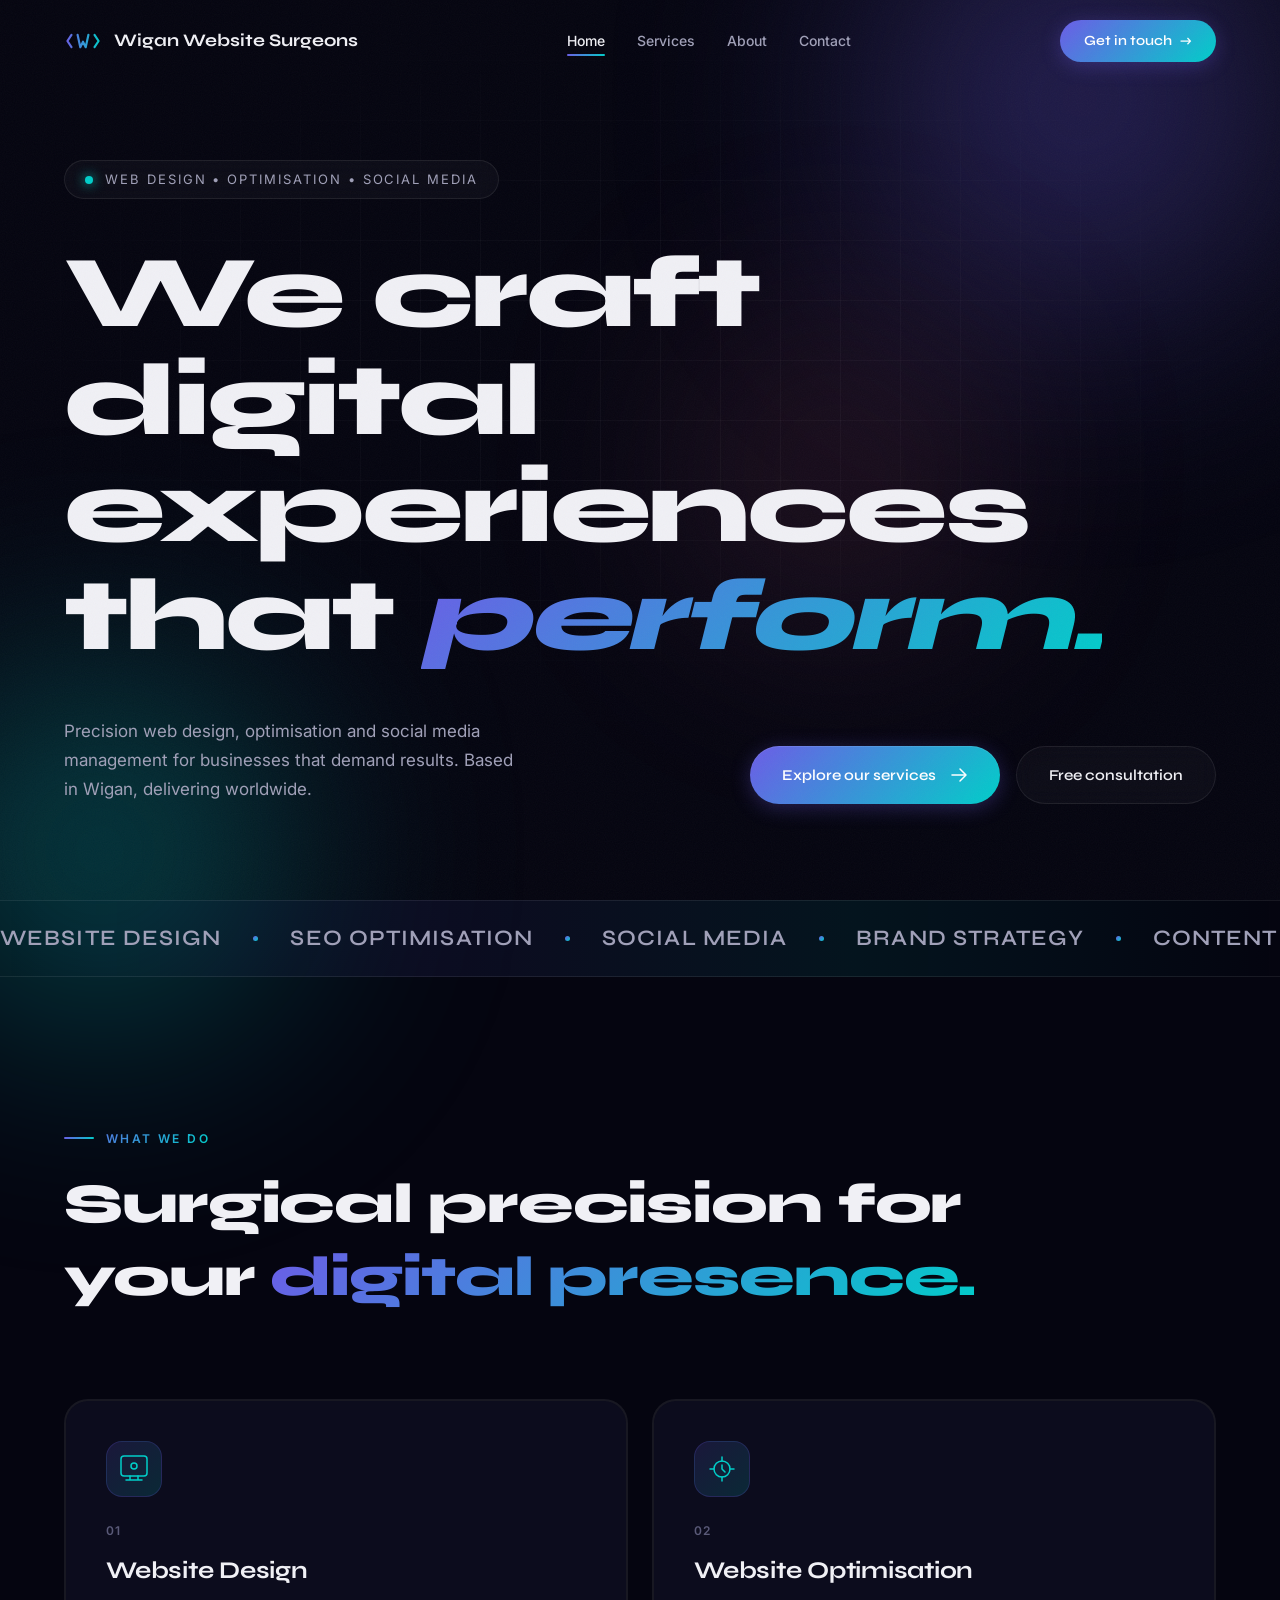
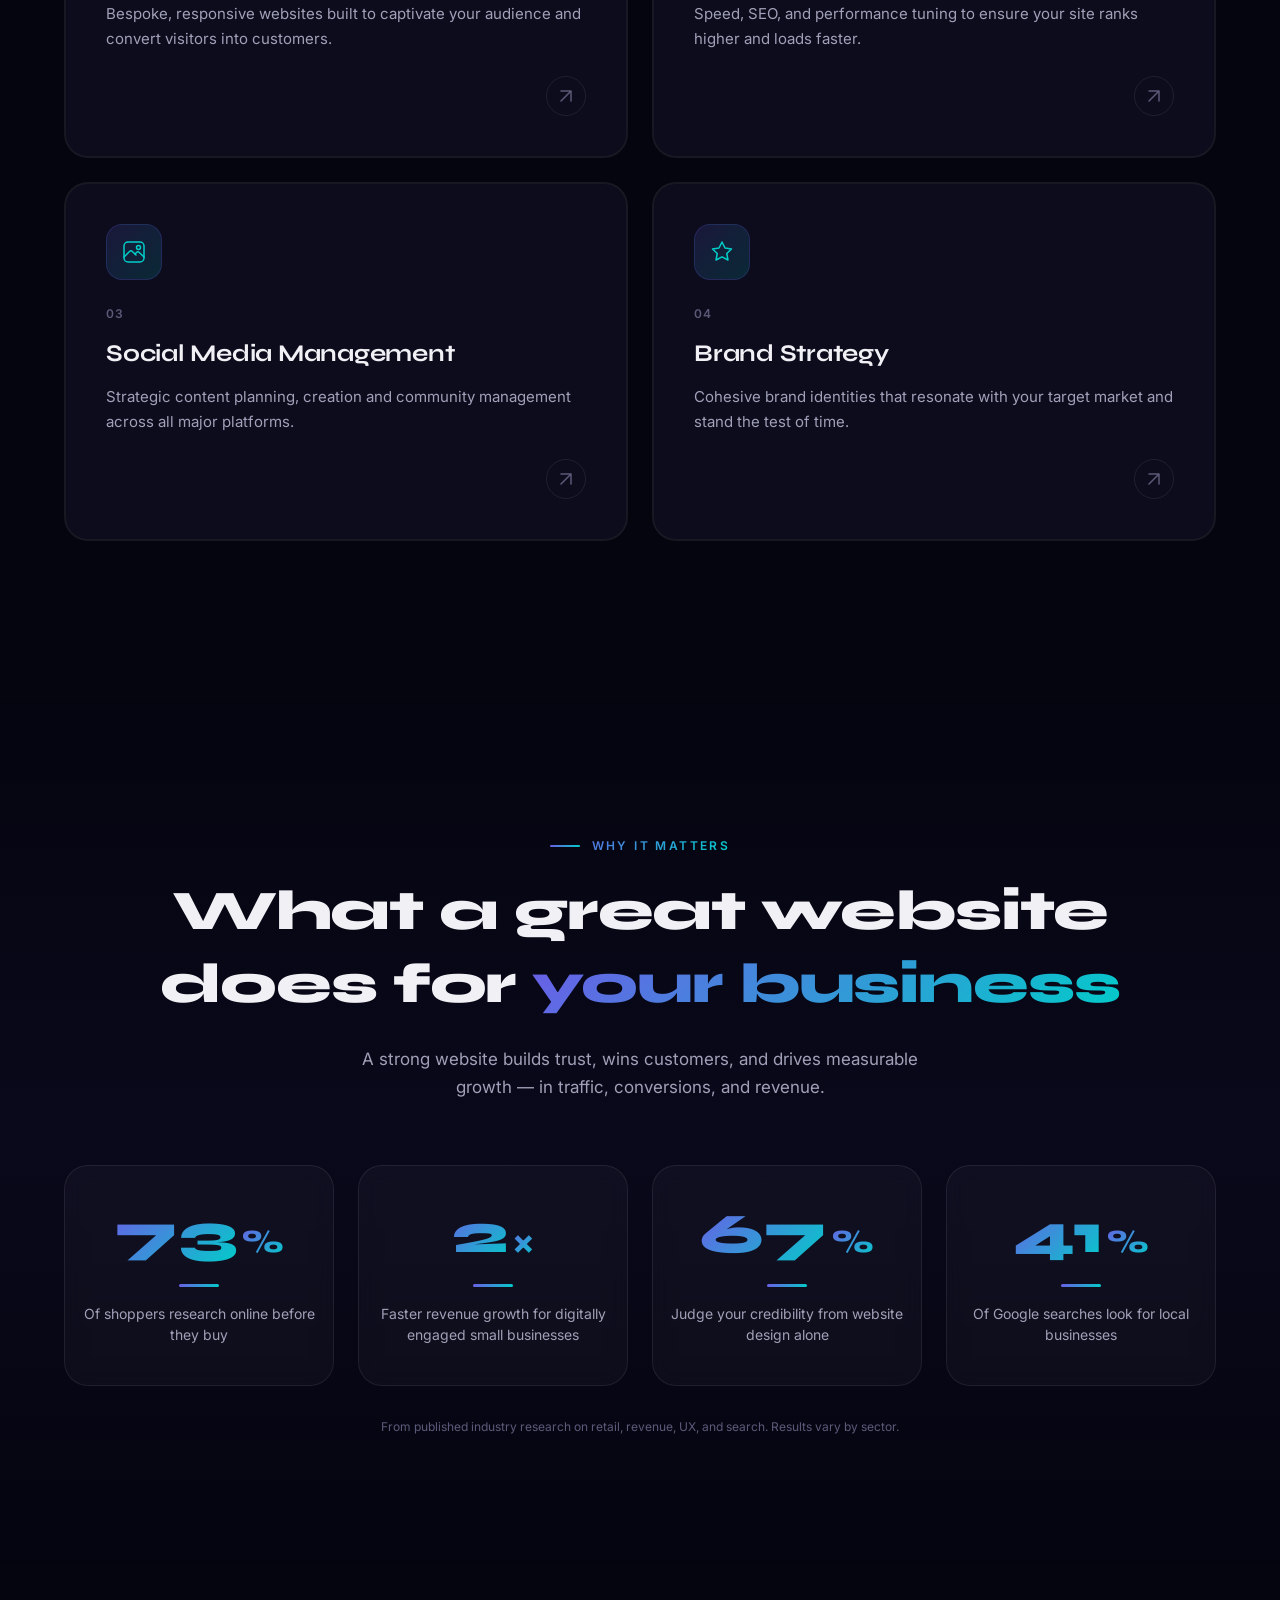
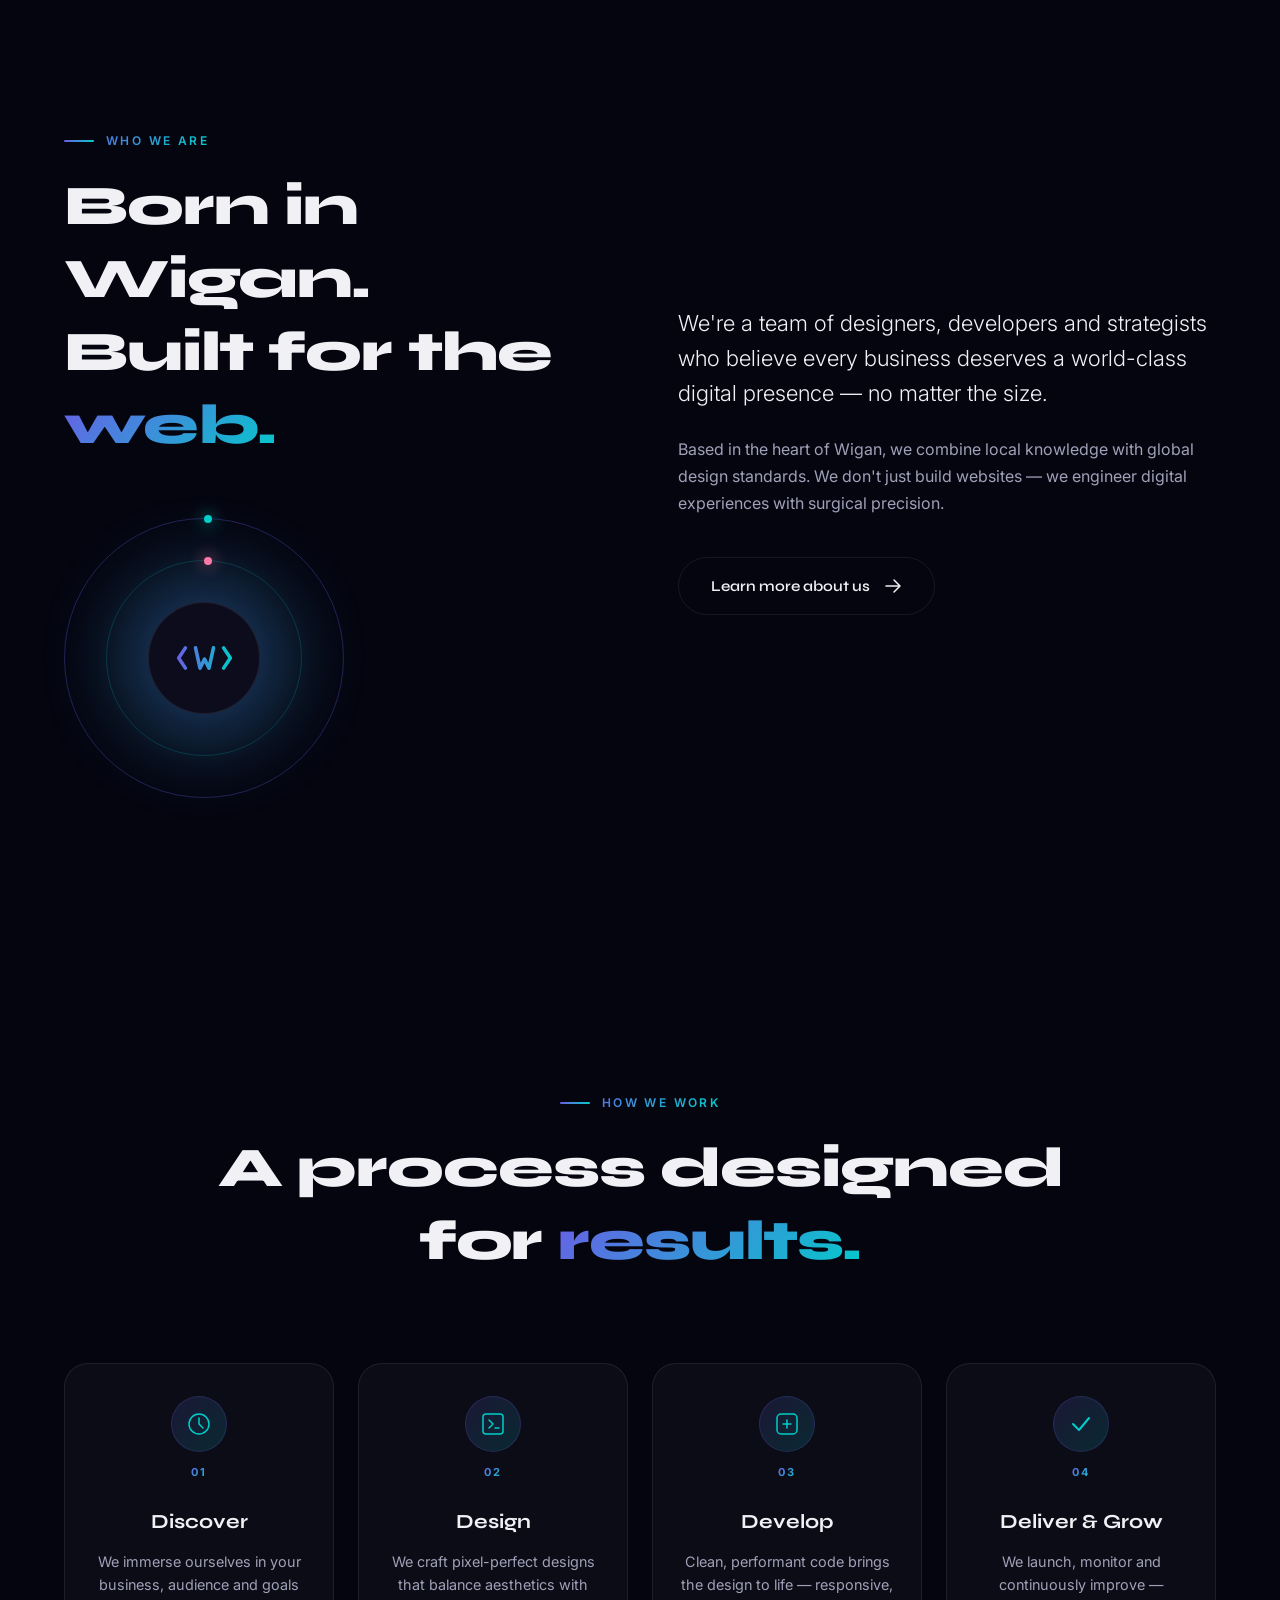
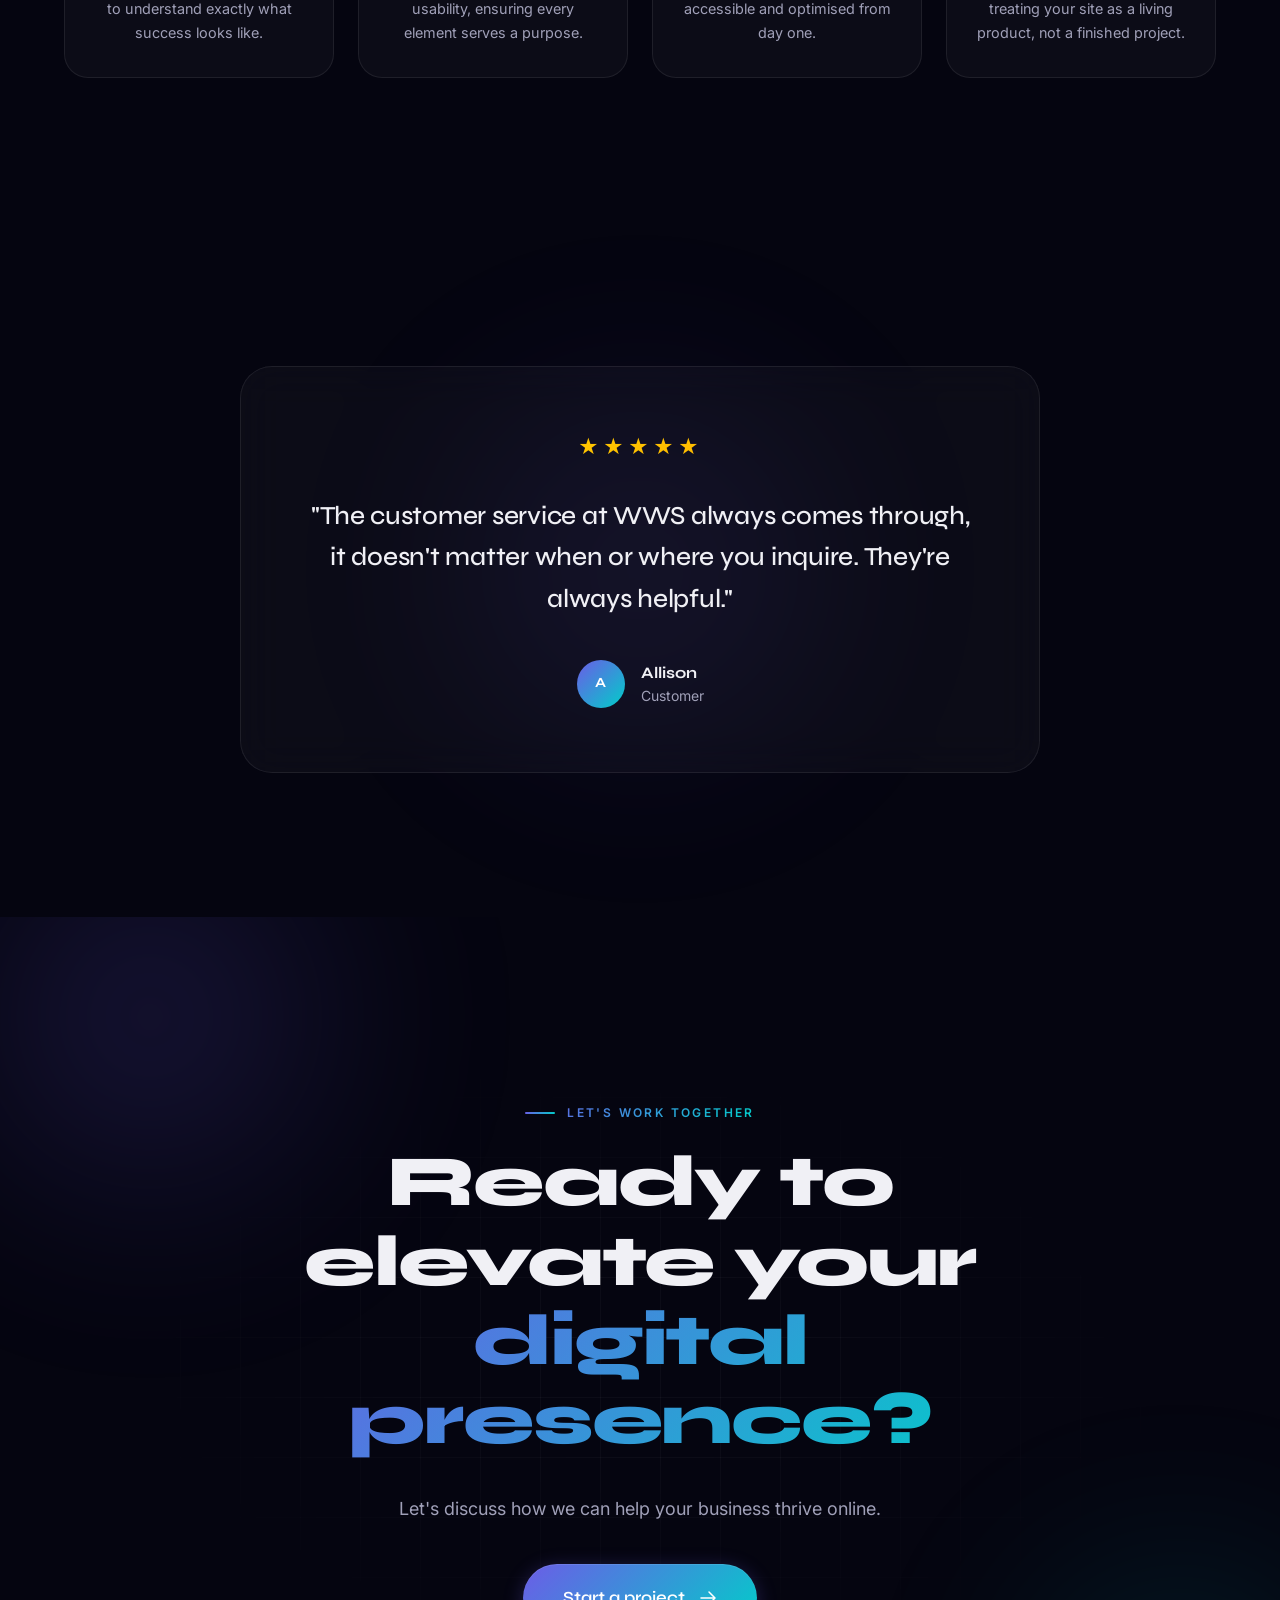
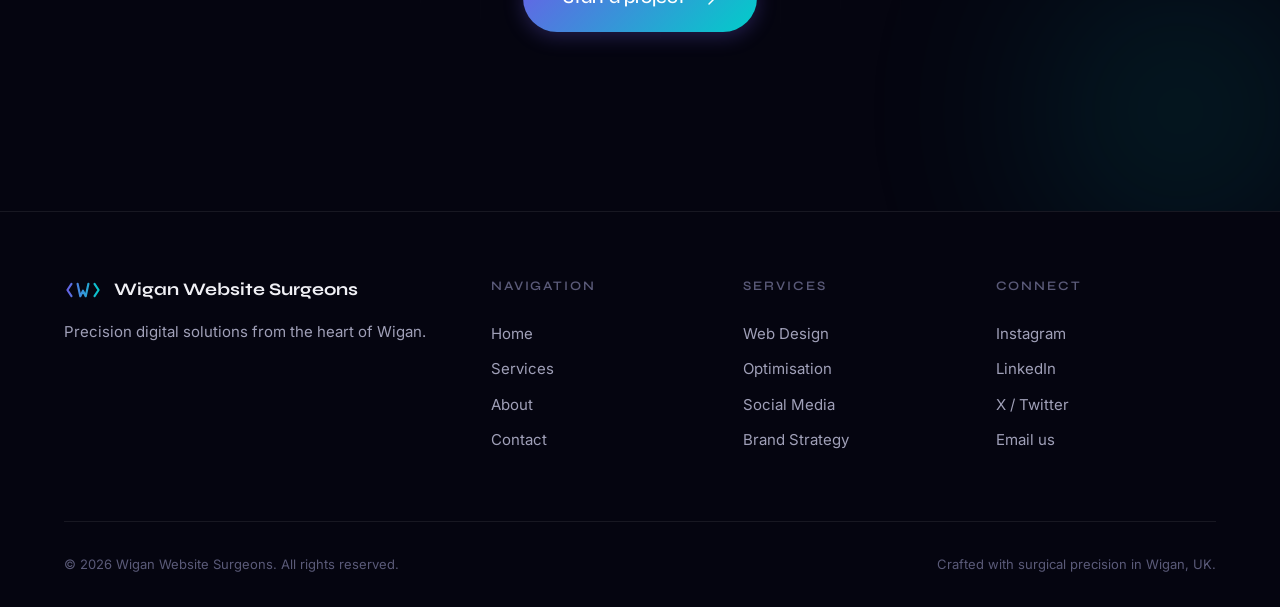
==== commit f8d52e8b: "Add files via upload" ====
--- a/index.html
+++ b/index.html
@@ -358,12 +358,12 @@
     <div class="container">
       <div class="testimonial">
         <div class="testimonial-stars">★★★★★</div>
-        <blockquote class="testimonial-text">"Wigan Website Surgeons completely transformed our online presence. Within three months, our organic traffic tripled and enquiries went through the roof."</blockquote>
+        <blockquote class="testimonial-text">"The customer service at WWS always comes through, it doesn't matter when or where you inquire. They're always helpful."</blockquote>
         <div class="testimonial-author">
-          <div class="author-avatar">SM</div>
+          <div class="author-avatar">A</div>
           <div class="author-info">
-            <span class="author-name">Sarah Mitchell</span>
-            <span class="author-role">Director, Mitchell & Co</span>
+            <span class="author-name">Allison</span>
+            <span class="author-role">Customer</span>
           </div>
         </div>
       </div>
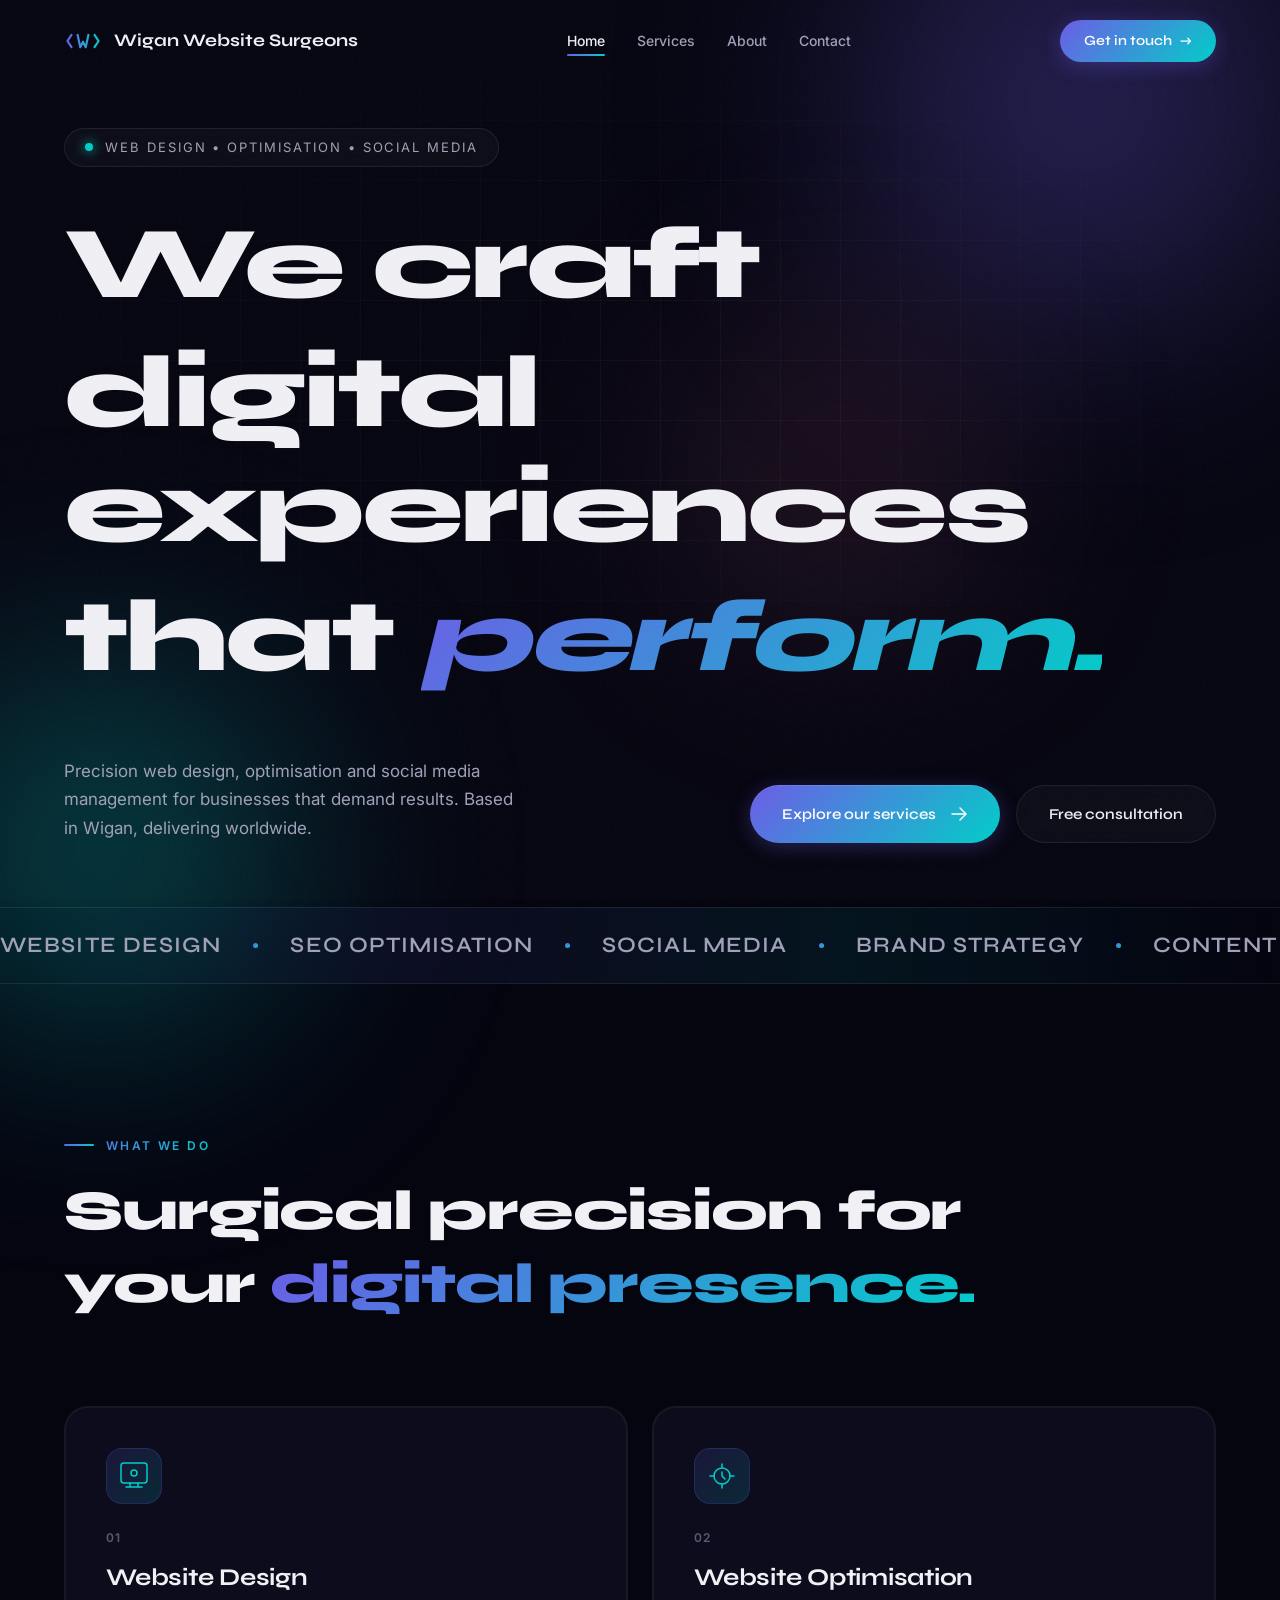
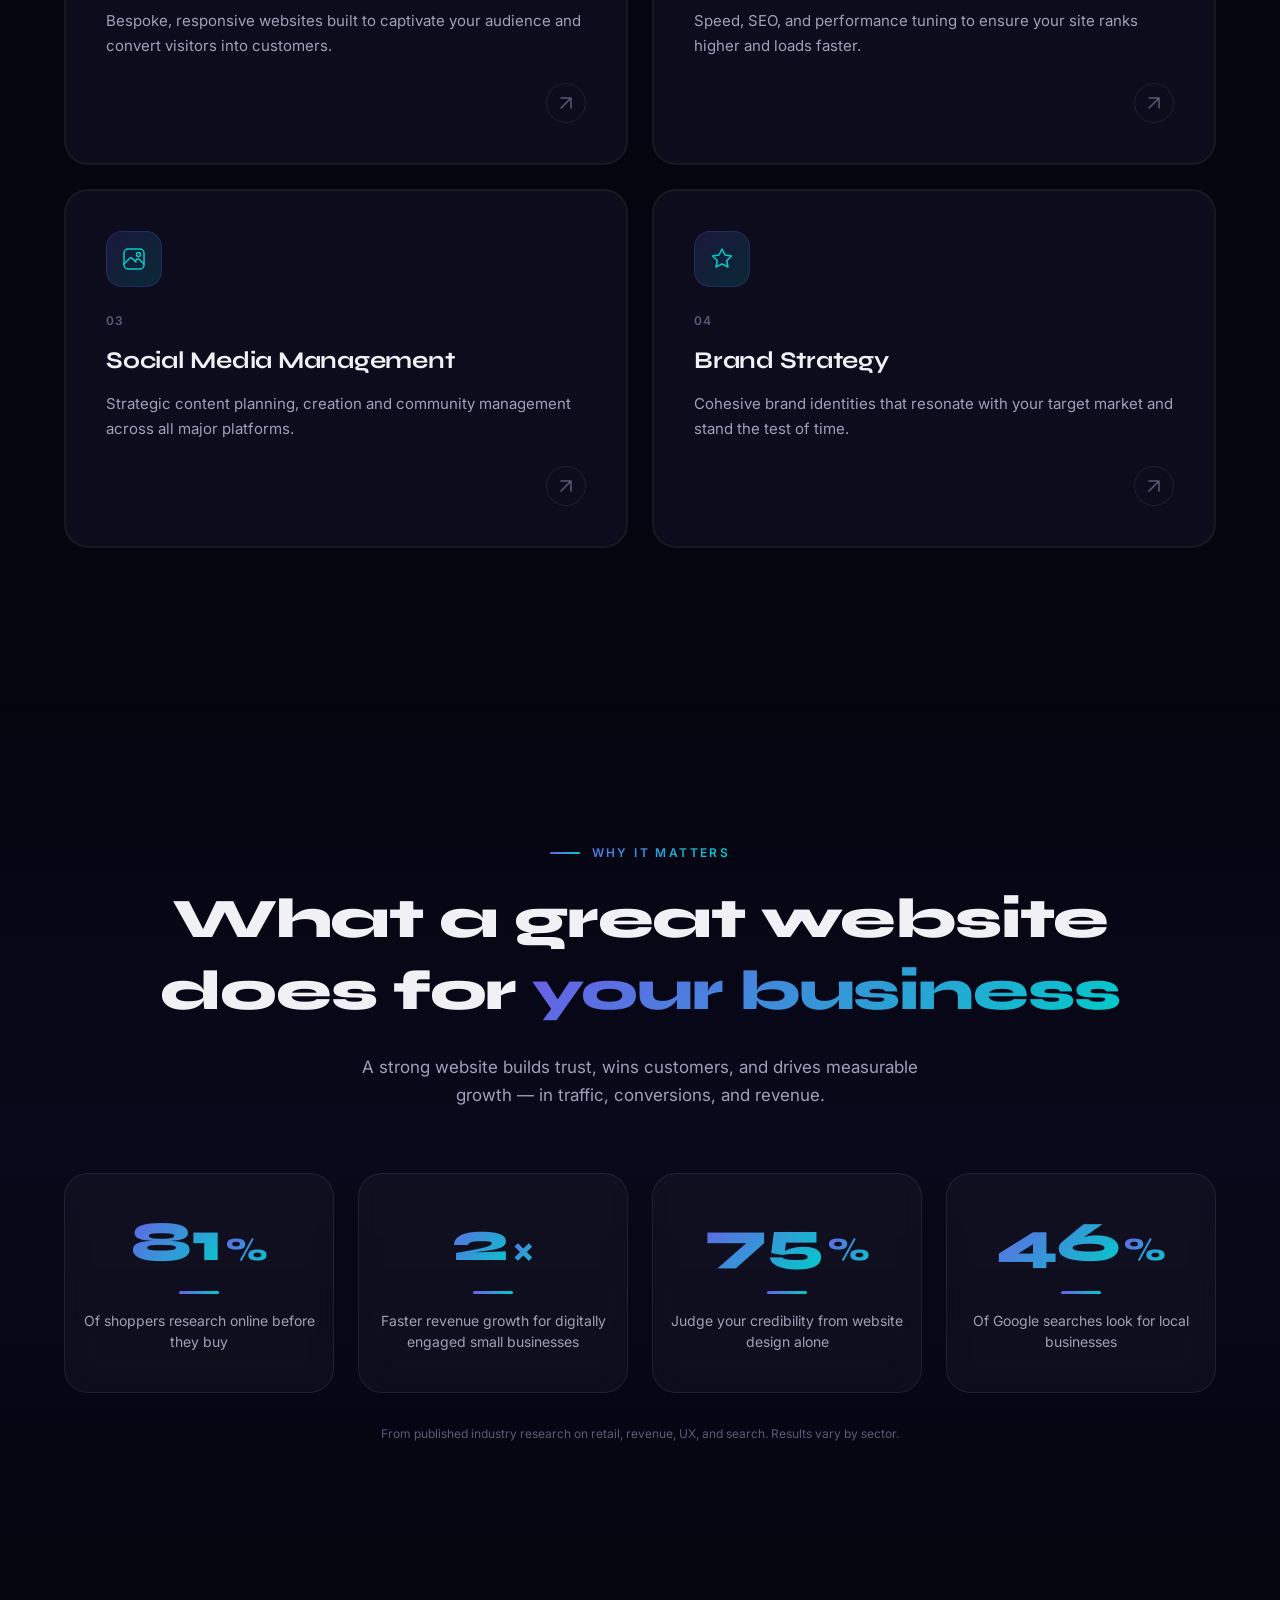
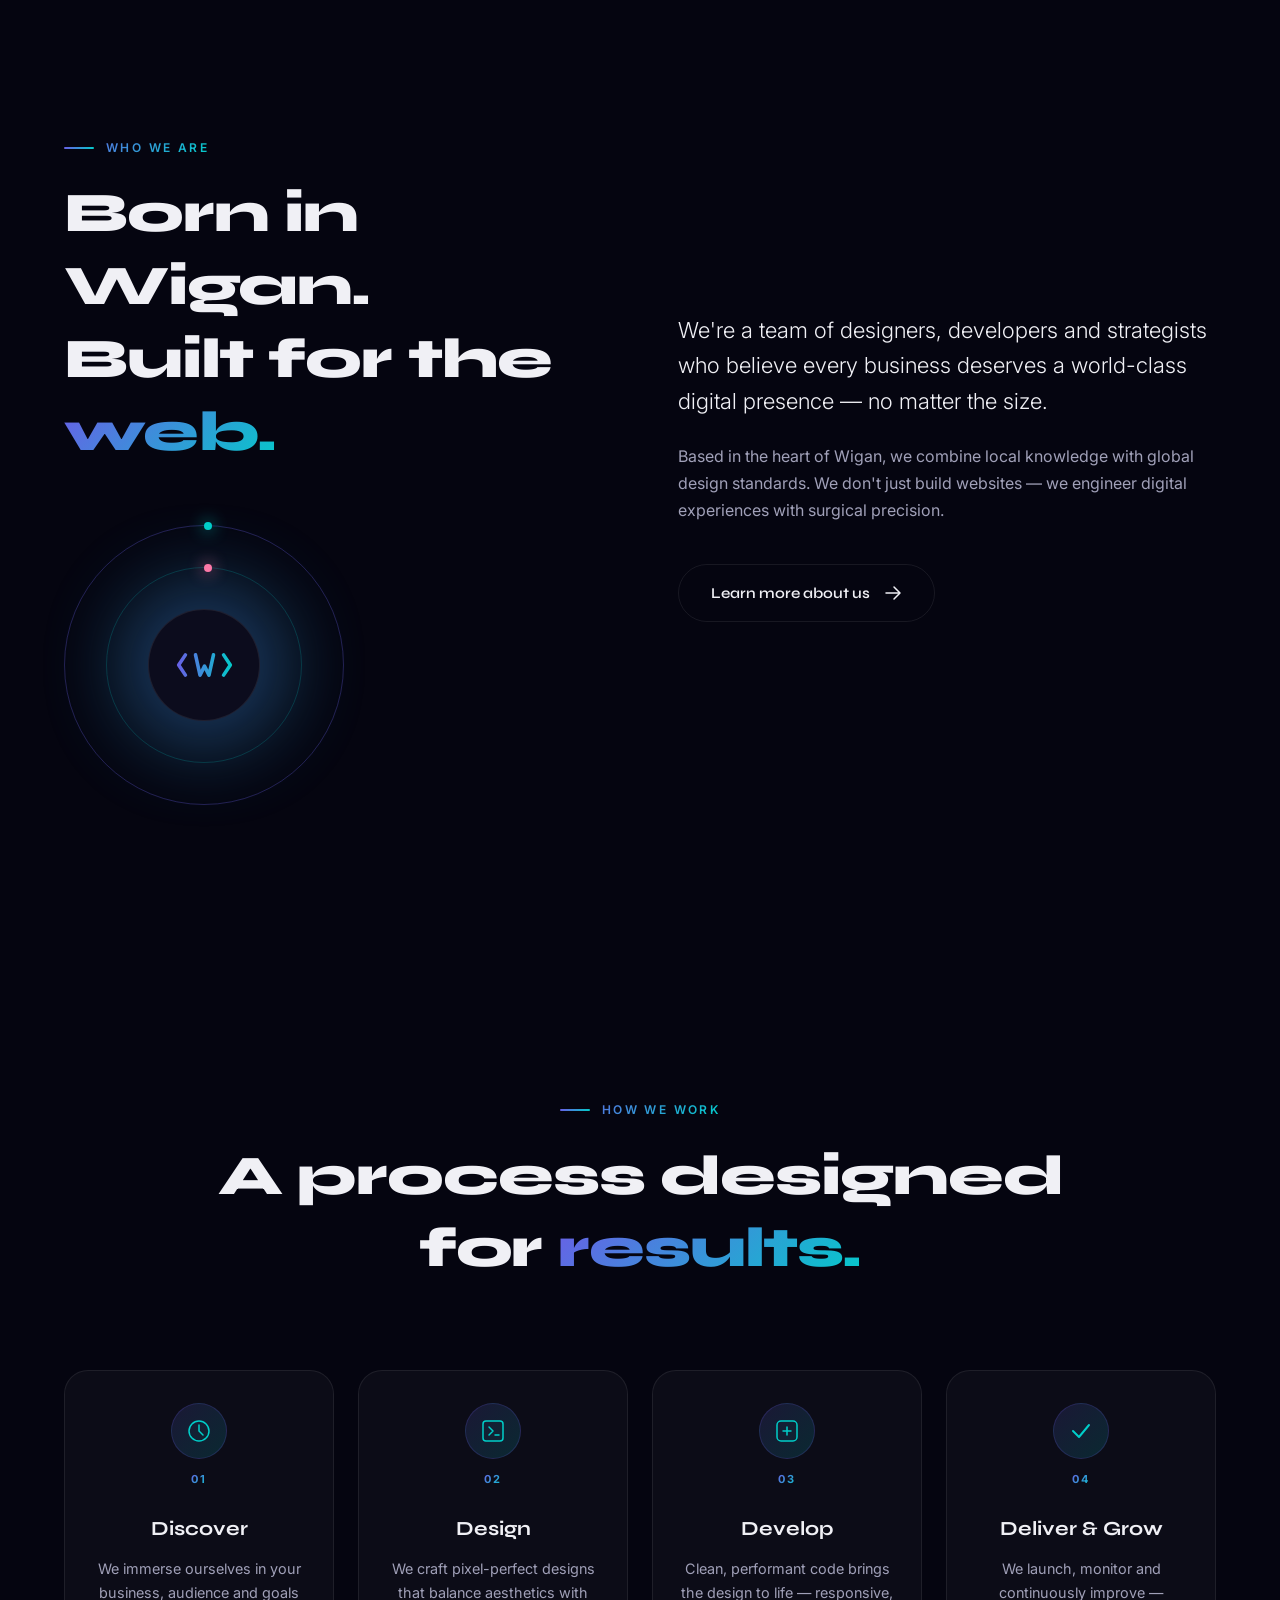
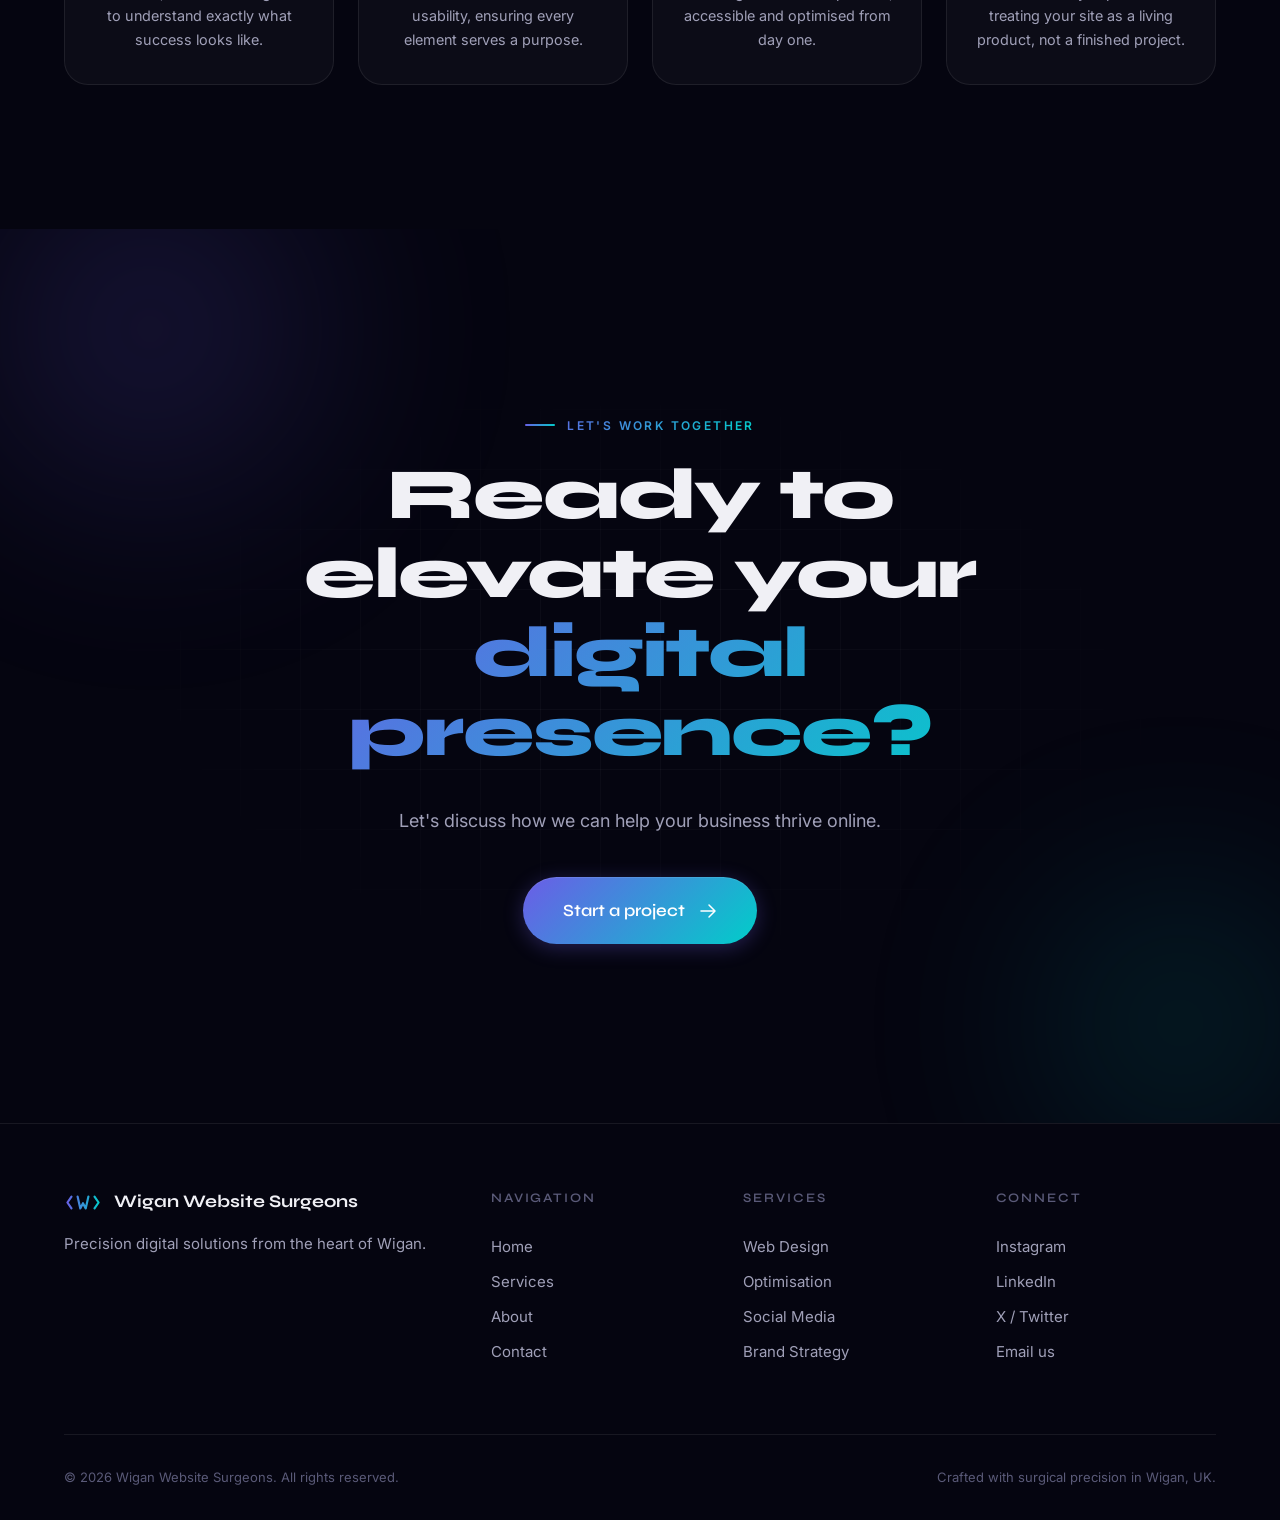
==== commit b098f612: "Add files via upload" ====
--- a/index.html
+++ b/index.html
@@ -350,26 +350,6 @@
     </div>
   </section>
 
-  <!-- Testimonial -->
-  <section class="section testimonial-section">
-    <div class="testimonial-bg">
-      <div class="testimonial-orb"></div>
-    </div>
-    <div class="container">
-      <div class="testimonial">
-        <div class="testimonial-stars">★★★★★</div>
-        <blockquote class="testimonial-text">"The customer service at WWS always comes through, it doesn't matter when or where you inquire. They're always helpful."</blockquote>
-        <div class="testimonial-author">
-          <div class="author-avatar">A</div>
-          <div class="author-info">
-            <span class="author-name">Allison</span>
-            <span class="author-role">Customer</span>
-          </div>
-        </div>
-      </div>
-    </div>
-  </section>
-
   <!-- CTA Section -->
   <section class="section cta-section">
     <div class="cta-bg">
--- a/css/style.css
+++ b/css/style.css
@@ -598,7 +598,7 @@
   padding: 8rem var(--container-padding) 4rem;
   max-width: 1400px;
   margin: 0 auto;
-  overflow: hidden;
+  overflow: visible;
 }
 
 .hero-bg {
@@ -697,17 +697,23 @@
   font-family: var(--font-primary);
   font-size: clamp(3rem, 8vw, 7rem);
   font-weight: 800;
-  line-height: 1.05;
+  line-height: 1.12;
   letter-spacing: -0.03em;
   margin-bottom: 3rem;
+  overflow-wrap: break-word;
+  word-wrap: break-word;
 }
 
 .title-line {
   display: block;
   overflow: hidden;
-}
-
-.title-word { display: inline-block; }
+  padding-bottom: 0.08em;
+}
+
+.title-word {
+  display: inline-block;
+  padding-bottom: 0.06em;
+}
 
 .hero-title em {
   font-style: italic;
@@ -1995,6 +2001,11 @@
     align-items: flex-start;
   }
 
+  .hero-title {
+    font-size: clamp(2.35rem, 9.5vw, 4.5rem);
+    letter-spacing: -0.02em;
+  }
+
   .stats-grid { grid-template-columns: repeat(2, 1fr); gap: 1rem; }
   .footer-links-grid { grid-template-columns: repeat(2, 1fr); }
   .footer-bottom { flex-direction: column; gap: 0.5rem; text-align: center; }
@@ -2019,4 +2030,9 @@
   .menu-link { font-size: 2rem; }
   .hero-actions { flex-direction: column; width: 100%; }
   .hero-actions .btn { width: 100%; justify-content: center; }
-}
+
+  .hero-title {
+    font-size: clamp(2rem, 10.5vw, 3.25rem);
+    line-height: 1.18;
+  }
+}
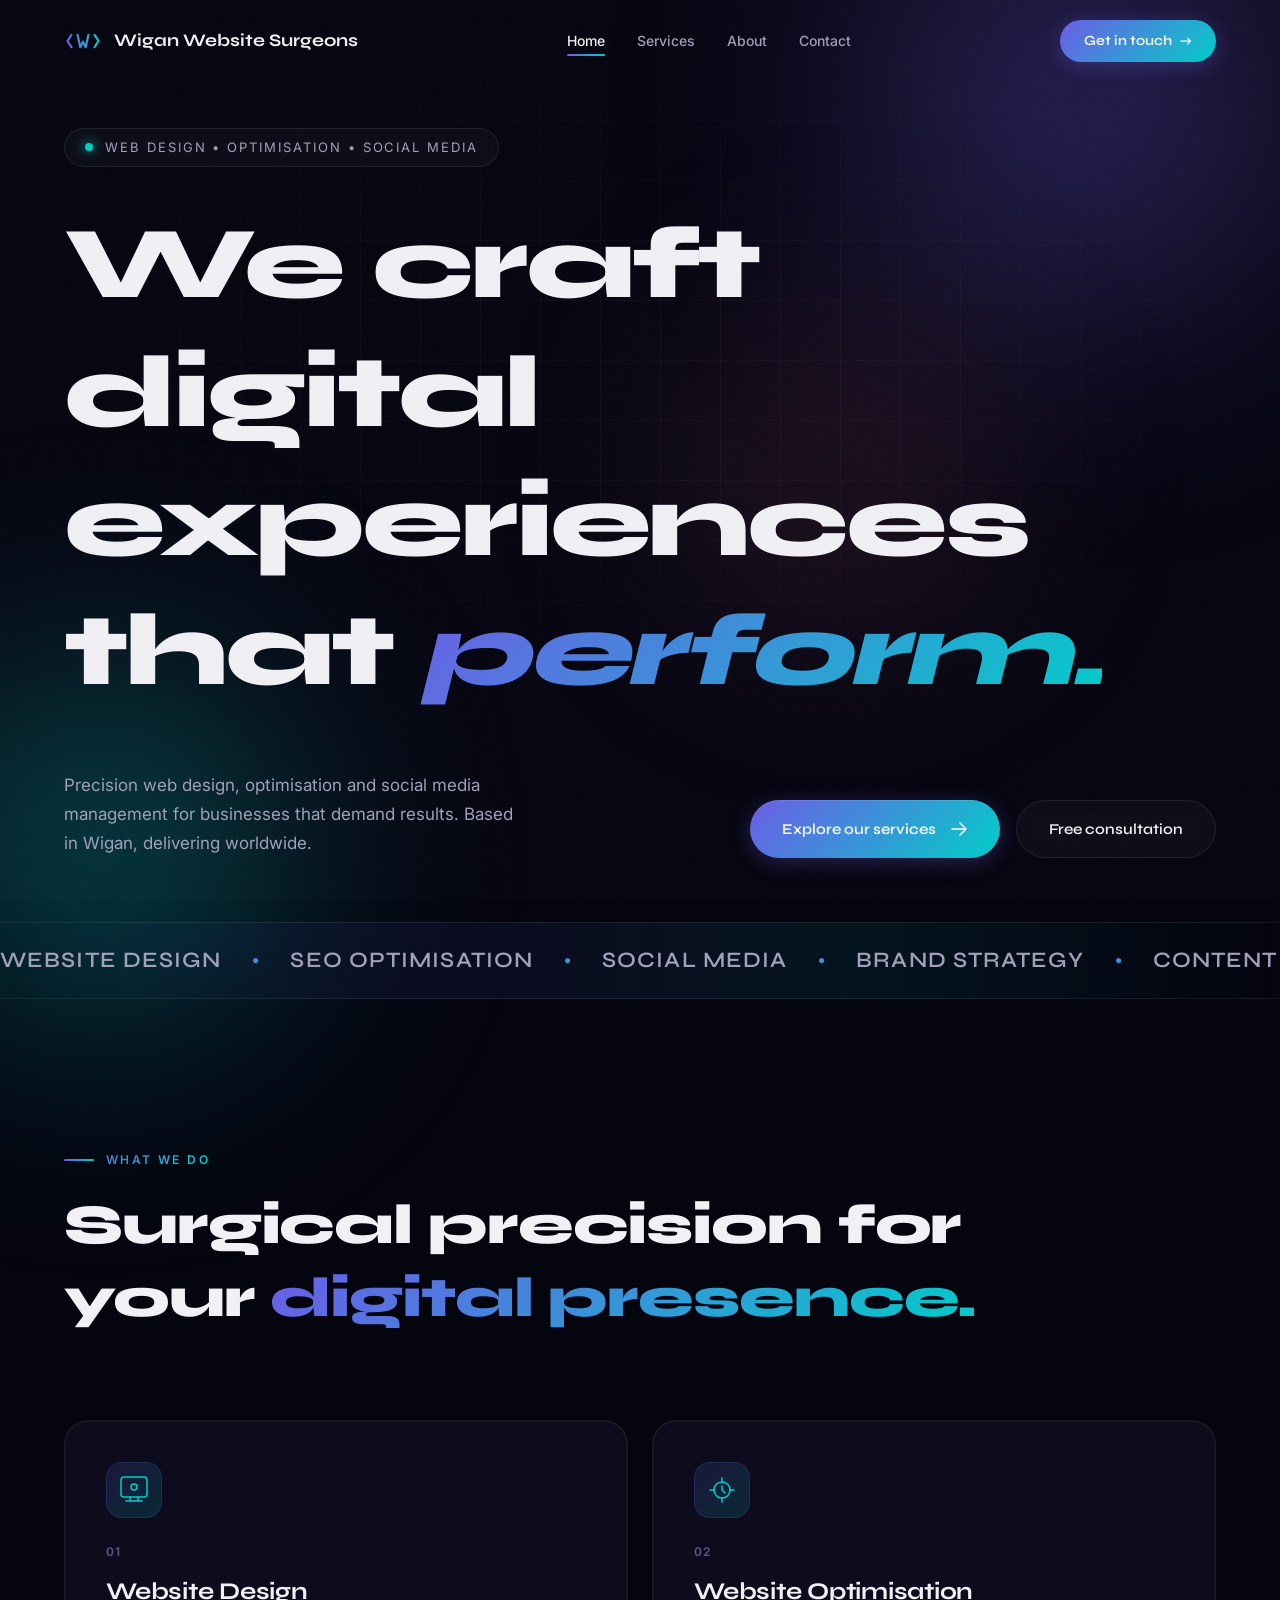
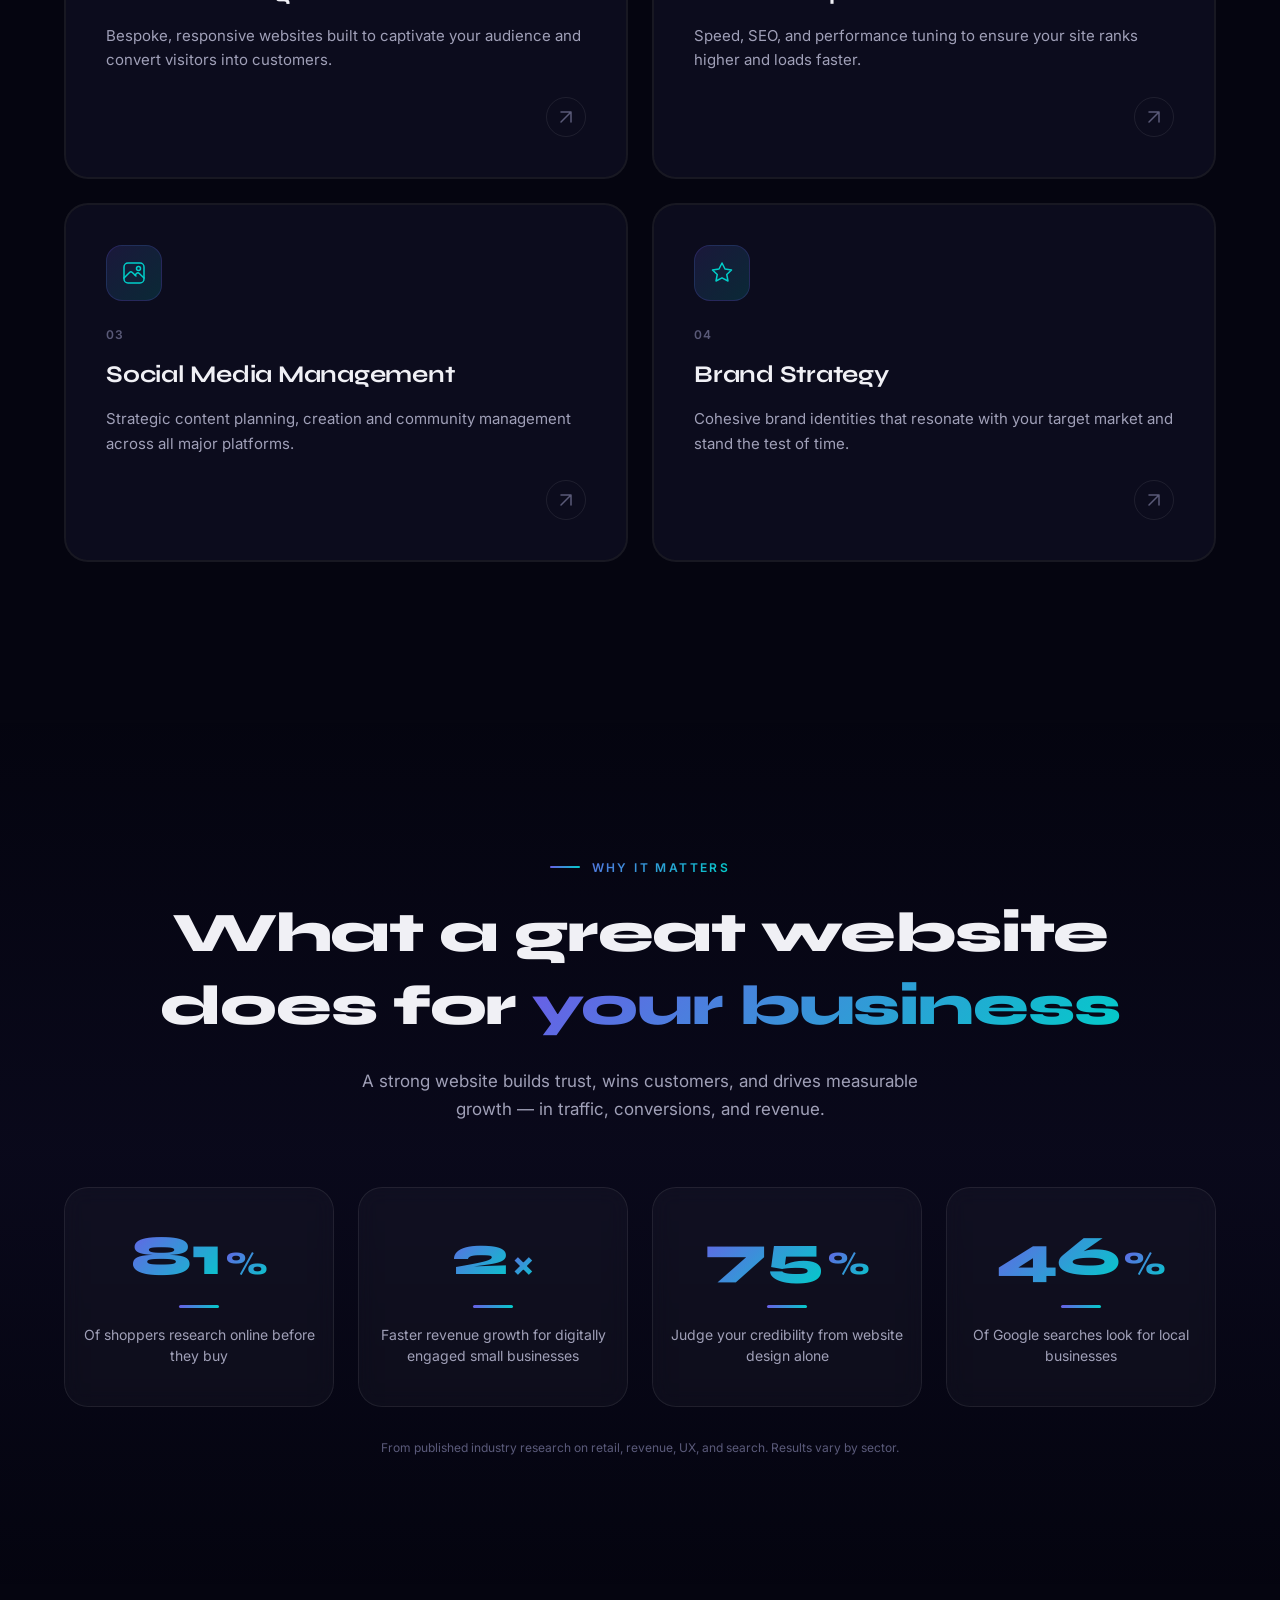
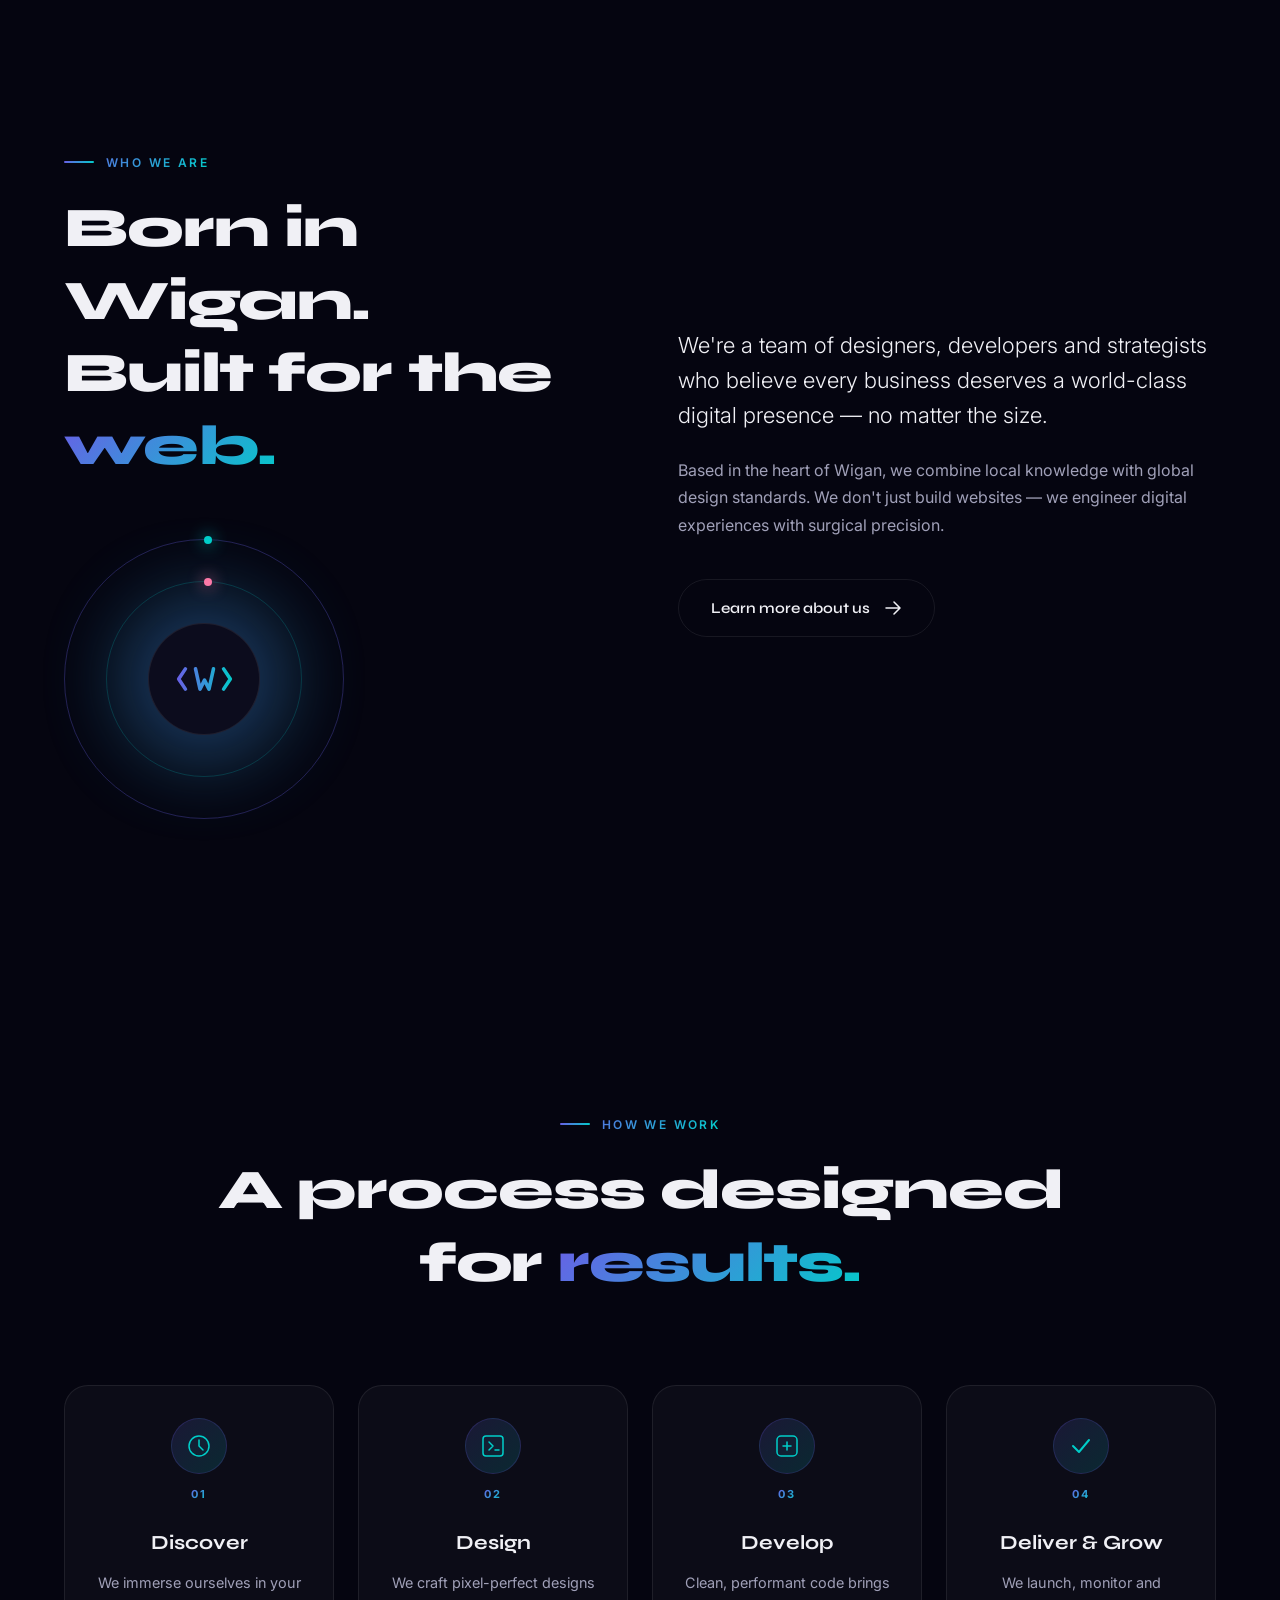
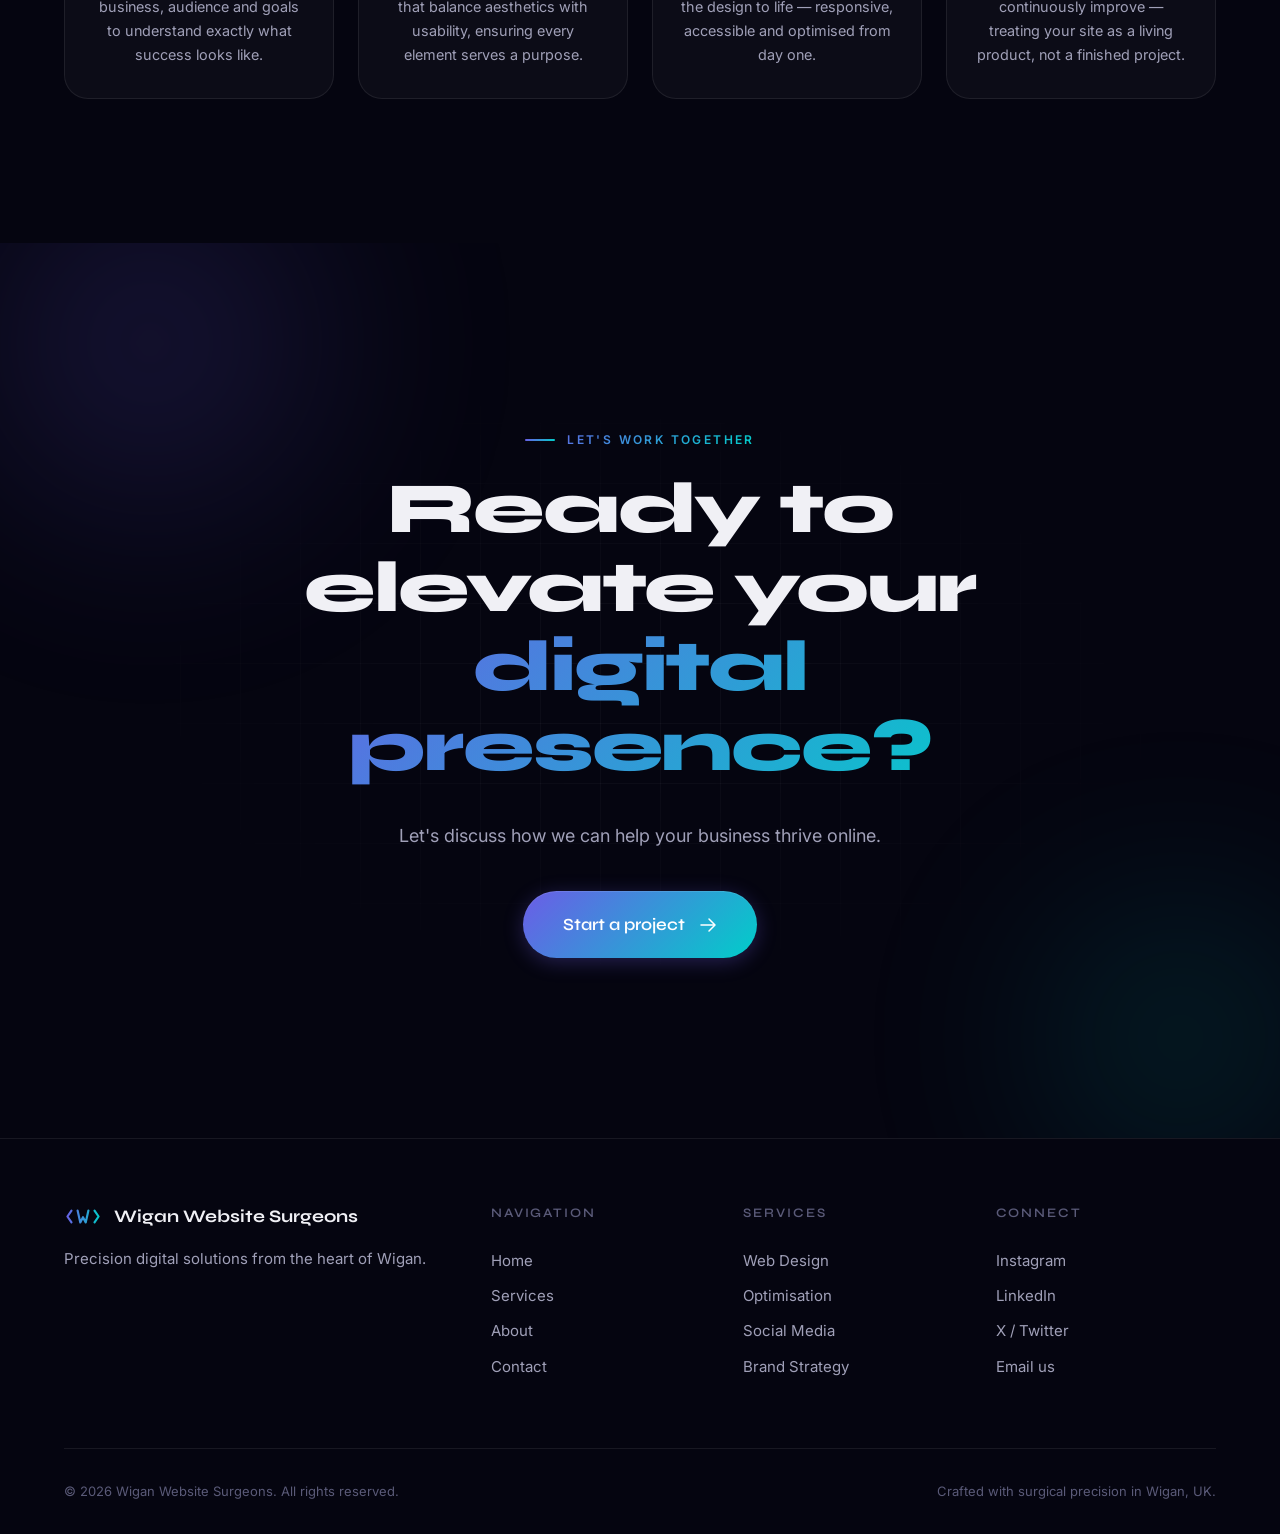
==== commit 167829ae: "Add files via upload" ====
--- a/index.html
+++ b/index.html
@@ -5,6 +5,13 @@
   <meta name="viewport" content="width=device-width, initial-scale=1.0">
   <title>Wigan Website Surgeons — Web Design, Optimisation & Social Media</title>
   <meta name="description" content="Wigan Website Surgeons — Precision web design, optimisation and social media management. We craft digital experiences that perform.">
+  <link rel="icon" href="favicon.ico" sizes="48x48">
+  <link rel="icon" href="favicon.svg" type="image/svg+xml">
+  <link rel="icon" href="favicon-96x96.png" type="image/png" sizes="96x96">
+  <link rel="icon" href="favicon-48x48.png" type="image/png" sizes="48x48">
+  <link rel="icon" href="favicon-32x32.png" type="image/png" sizes="32x32">
+  <link rel="icon" href="favicon-16x16.png" type="image/png" sizes="16x16">
+  <link rel="apple-touch-icon" href="apple-touch-icon.png" sizes="180x180">
   <link rel="preconnect" href="https://fonts.googleapis.com">
   <link rel="preconnect" href="https://fonts.gstatic.com" crossorigin>
   <link href="https://fonts.googleapis.com/css2?family=Inter:wght@300;400;500;600;700;800&family=Syne:wght@400;500;600;700;800&display=swap" rel="stylesheet">
@@ -109,7 +116,8 @@
       </div>
       <h1 class="hero-title">
         <span class="title-line"><span class="title-word">We craft</span></span>
-        <span class="title-line"><span class="title-word">digital experiences</span></span>
+        <span class="title-line"><span class="title-word">digital</span></span>
+        <span class="title-line"><span class="title-word">experiences</span></span>
         <span class="title-line"><span class="title-word">that <em>perform.</em></span></span>
       </h1>
       <div class="hero-bottom">
--- a/css/style.css
+++ b/css/style.css
@@ -712,6 +712,7 @@
 
 .title-word {
   display: inline-block;
+  max-width: 100%;
   padding-bottom: 0.06em;
 }
 
@@ -2002,8 +2003,16 @@
   }
 
   .hero-title {
-    font-size: clamp(2.35rem, 9.5vw, 4.5rem);
+    font-size: clamp(2.1rem, 8.8vw, 4.5rem);
     letter-spacing: -0.02em;
+  }
+
+  .title-line {
+    overflow: visible;
+  }
+
+  .title-word {
+    display: block;
   }
 
   .stats-grid { grid-template-columns: repeat(2, 1fr); gap: 1rem; }
@@ -2032,7 +2041,14 @@
   .hero-actions .btn { width: 100%; justify-content: center; }
 
   .hero-title {
-    font-size: clamp(2rem, 10.5vw, 3.25rem);
-    line-height: 1.18;
+    font-size: clamp(1.85rem, 9vw, 3rem);
+    line-height: 1.15;
   }
 }
+
+/* iPhone 13 / similar (~390px) */
+@media (max-width: 390px) {
+  .hero-title {
+    font-size: clamp(1.75rem, 8.2vw, 2.75rem);
+  }
+}
